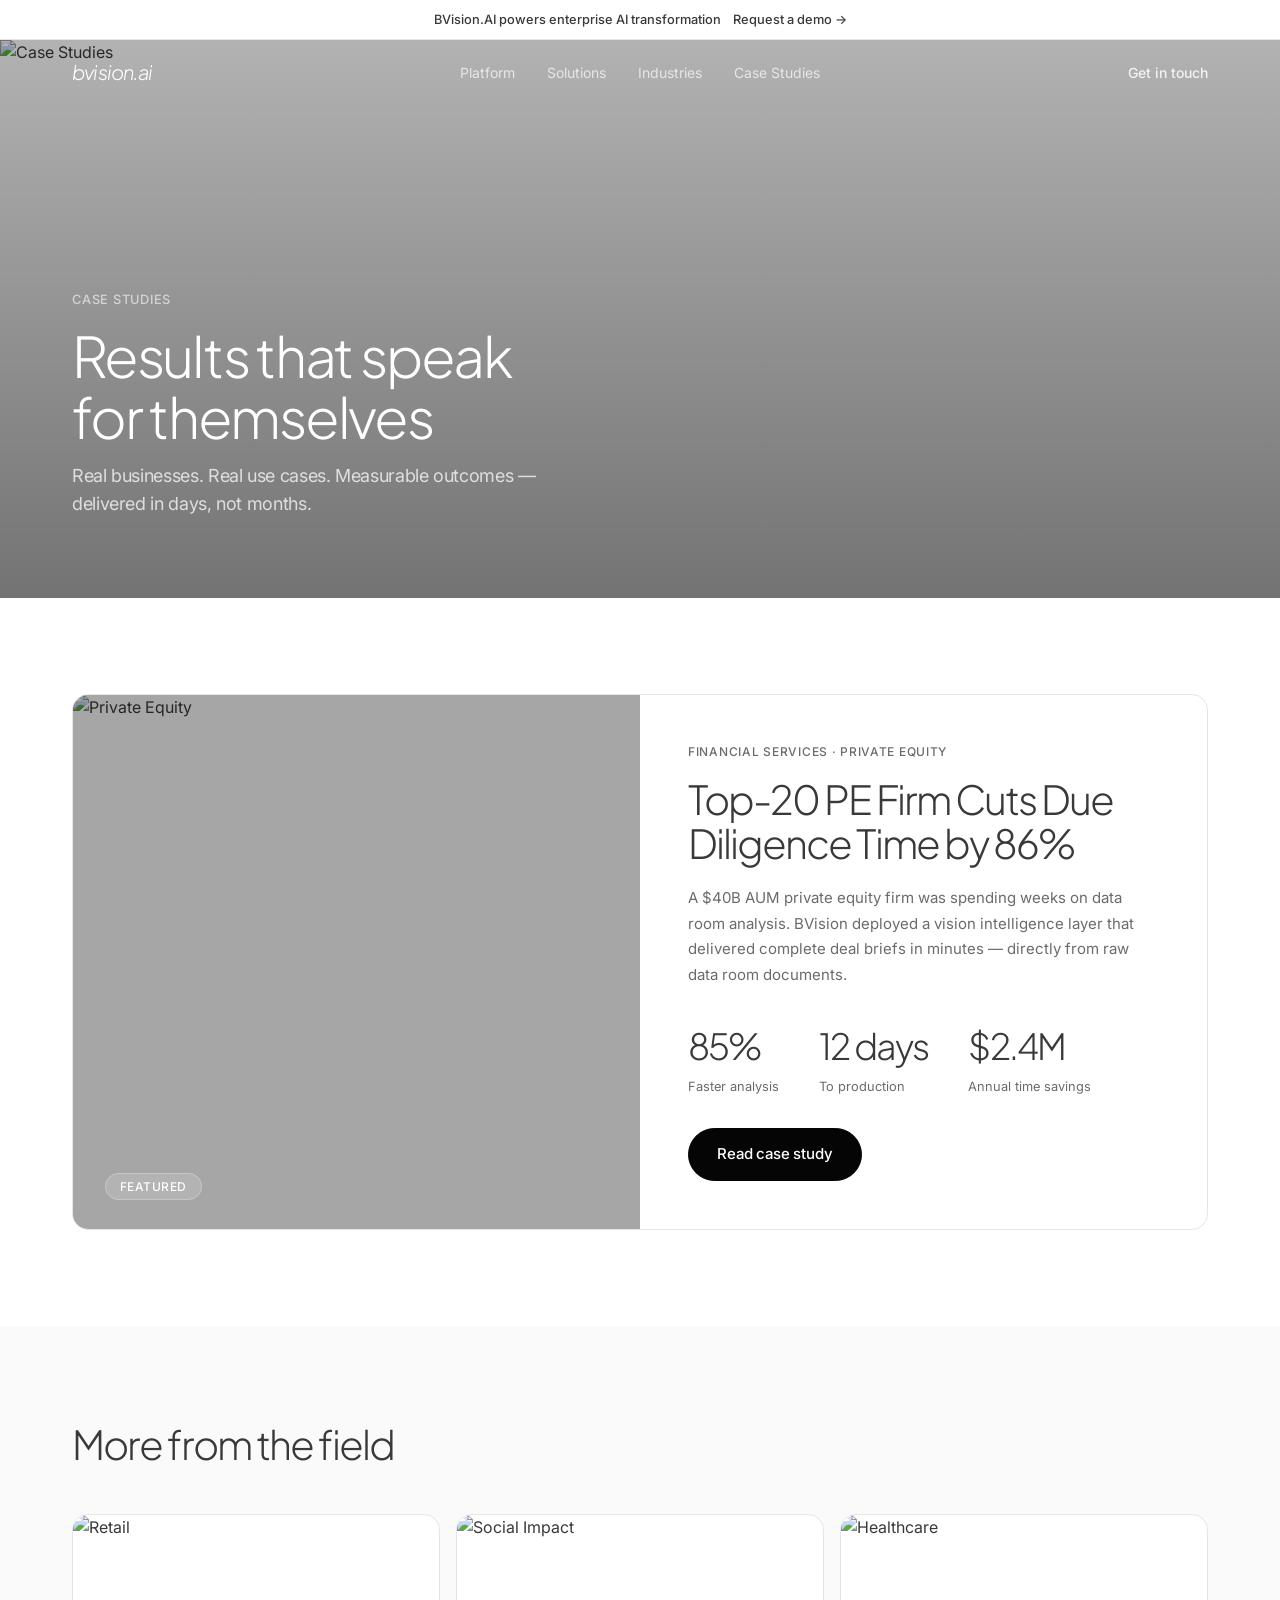
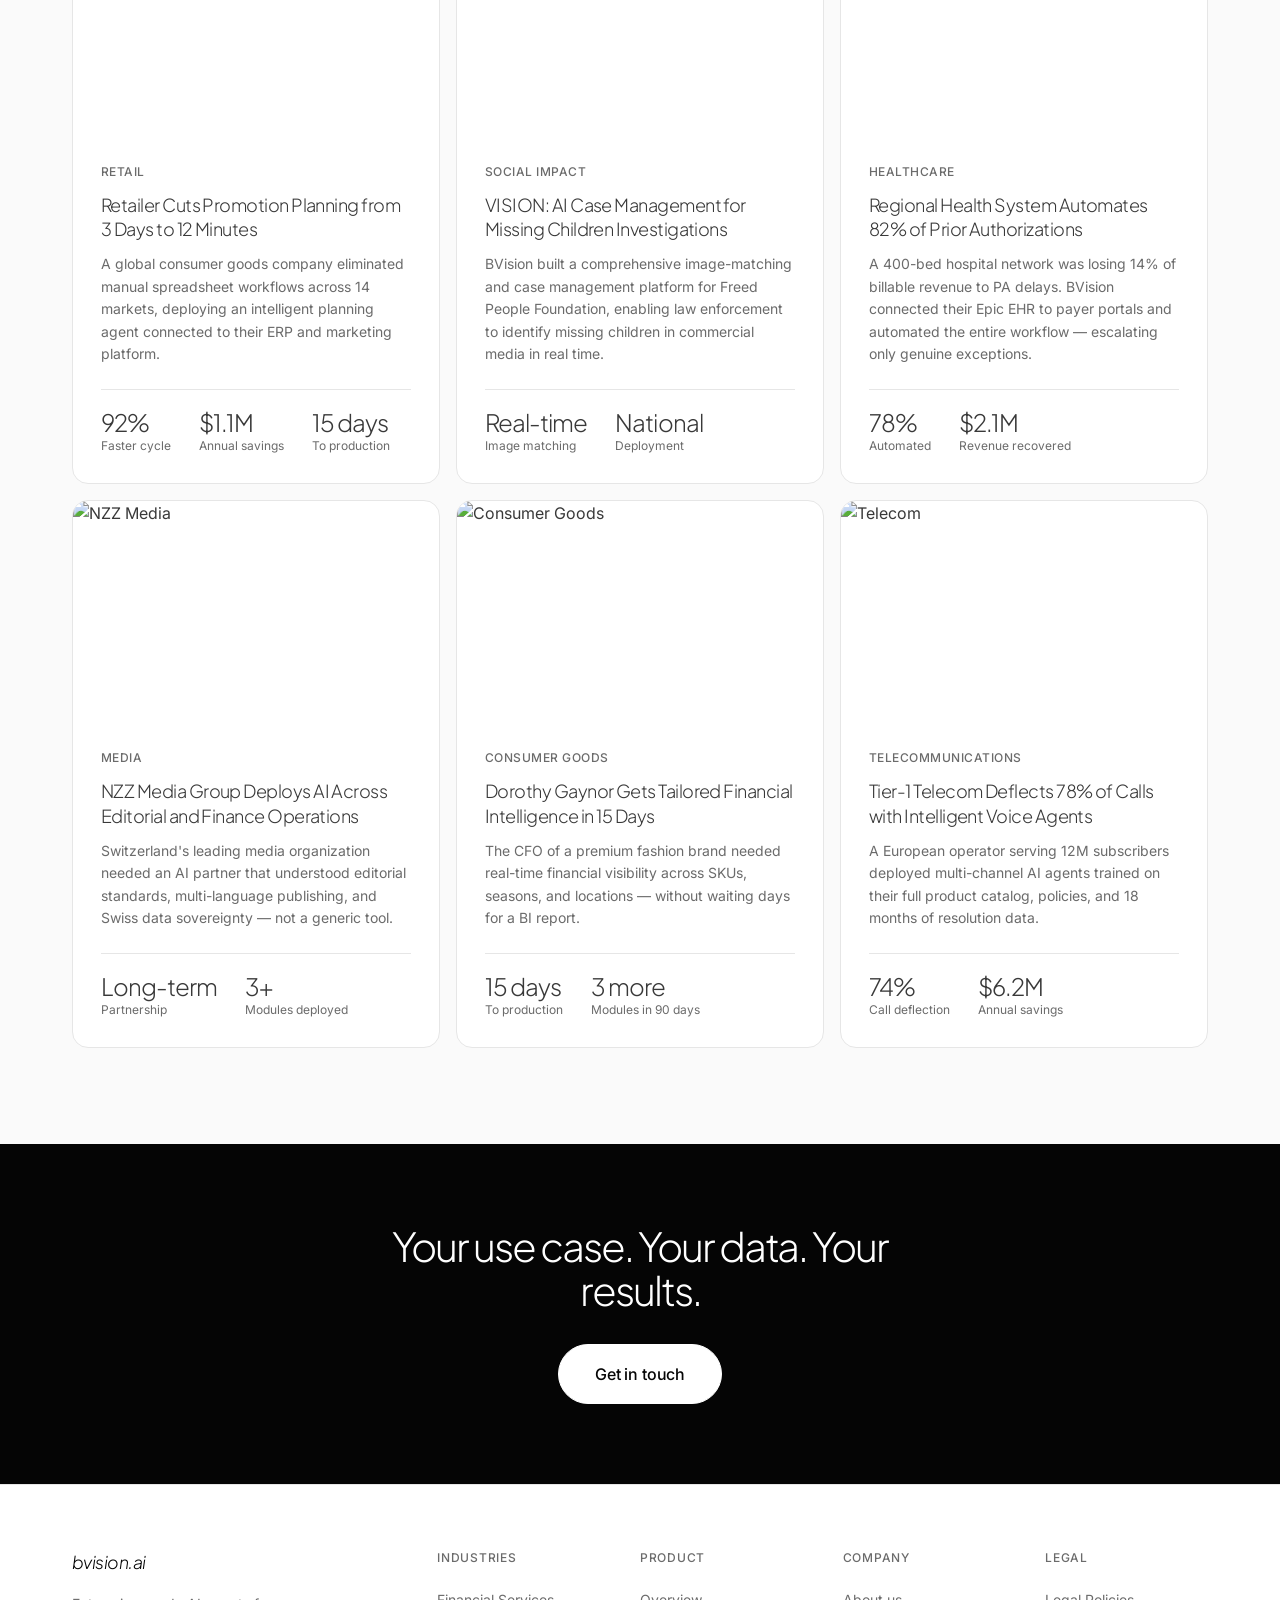
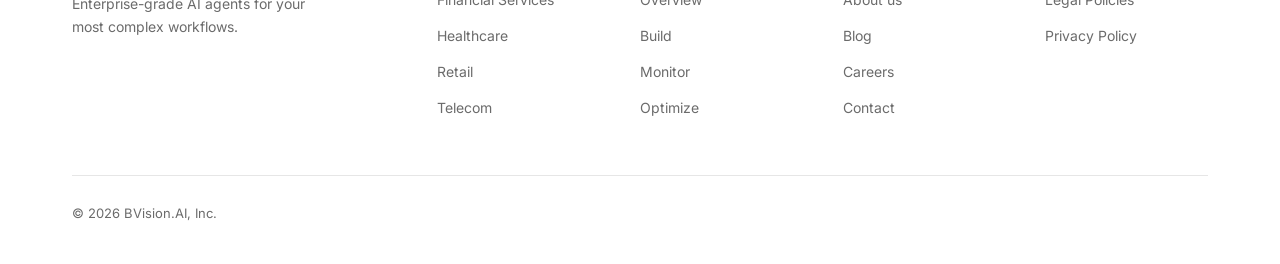
==== case-studies.html @ 8f3f3a3d "Initial commit — BVision.AI website Made-with: Cursor" ====
<!DOCTYPE html>
<html lang="en">
<head>
  <meta charset="UTF-8" />
  <meta name="viewport" content="width=device-width, initial-scale=1.0" />
  <title>Case Studies — BVision.AI</title>
  <meta name="description" content="Real outcomes from real enterprises. BVision.AI case studies across Financial Services, Retail, Healthcare, Media, and more." />
  <link rel="stylesheet" href="styles.css" />
  <link rel="icon" href="data:image/svg+xml,<svg xmlns='http://www.w3.org/2000/svg' viewBox='0 0 32 32'><rect width='32' height='32' rx='4' fill='%23050505'/><circle cx='16' cy='16' r='6' fill='none' stroke='white' stroke-width='2'/><circle cx='16' cy='16' r='2.5' fill='white'/></svg>" />
</head>
<body>

<div class="announce-bar">
  <strong>BVision.AI powers enterprise AI transformation</strong>
  <a href="contact.html">Request a demo &rarr;</a>
</div>

<nav class="nav on-hero">
  <div class="nav-inner">
    <a href="index.html" class="nav-wordmark">bvision.ai</a>
    <ul class="nav-links">
      <li><a href="platform.html">Platform</a></li>
      <li><a href="solutions.html">Solutions</a></li>
      <li><a href="industries.html">Industries</a></li>
      <li><a href="case-studies.html">Case Studies</a></li>
    </ul>
    <div class="nav-cta"><a href="contact.html" class="nav-get-in-touch">Get in touch</a></div>
    <div class="nav-hamburger"><span></span><span></span><span></span></div>
  </div>
</nav>
<div class="mobile-menu">
  <span class="mobile-menu-close">&#x2715;</span>
  <a href="index.html">Home</a>
  <a href="platform.html">Platform</a>
  <a href="solutions.html">Solutions</a>
  <a href="industries.html">Industries</a>
  <a href="case-studies.html">Case Studies</a>
  <a href="contact.html" class="mobile-menu-cta">Get in touch</a>
</div>


<!-- Page Hero -->
<section class="page-hero">
  <img class="page-hero-media" src="https://images.unsplash.com/photo-1507003211169-0a1dd7228f2d?w=1600&q=85&auto=format&fit=crop" alt="Case Studies" />
  <div class="page-hero-overlay"></div>
  <div class="page-hero-content">
    <p style="font-size:0.8rem;font-weight:500;letter-spacing:0.06em;text-transform:uppercase;color:rgba(255,255,255,0.6);margin-bottom:16px;">Case Studies</p>
    <h1 class="t-h1" style="color:var(--white);margin-bottom:16px;">Results that speak<br>for themselves</h1>
    <p style="font-size:1.125rem;color:rgba(255,255,255,0.75);max-width:480px;line-height:1.55;letter-spacing:-0.02em;">
      Real businesses. Real use cases. Measurable outcomes — delivered in days, not months.
    </p>
  </div>
</section>


<!-- ══ FEATURED CASE STUDY ═══════════════════════════════════ -->
<section class="section section-white">
  <div class="container">
    <div style="border:1px solid var(--border);border-radius:var(--radius-card);overflow:hidden;cursor:pointer;" onclick="openModal('pe')">
      <div style="display:grid;grid-template-columns:1fr 1fr;">
        <div style="position:relative;min-height:480px;">
          <img src="https://images.unsplash.com/photo-1611974789855-9c2a0a7236a3?w=900&q=85&auto=format&fit=crop" alt="Private Equity" style="position:absolute;inset:0;width:100%;height:100%;object-fit:cover;" />
          <div style="position:absolute;inset:0;background:rgba(0,0,0,0.35);"></div>
          <div style="position:absolute;bottom:32px;left:32px;">
            <span style="padding:5px 14px;background:rgba(255,255,255,0.15);backdrop-filter:blur(8px);border:1px solid rgba(255,255,255,0.25);border-radius:var(--radius-pill);font-size:0.75rem;font-weight:500;color:var(--white);letter-spacing:0.04em;text-transform:uppercase;">Featured</span>
          </div>
        </div>
        <div style="padding:48px;">
          <p style="font-size:0.75rem;font-weight:500;letter-spacing:0.06em;text-transform:uppercase;color:var(--text-2);margin-bottom:16px;">Financial Services &middot; Private Equity</p>
          <h2 class="t-h2" style="color:var(--text-1);margin-bottom:20px;">Top-20 PE Firm Cuts Due Diligence Time by 86%</h2>
          <p style="font-size:0.9375rem;color:var(--text-2);line-height:1.7;margin-bottom:32px;">A $40B AUM private equity firm was spending weeks on data room analysis. BVision deployed a vision intelligence layer that delivered complete deal briefs in minutes — directly from raw data room documents.</p>
          <div style="display:flex;gap:40px;margin-bottom:32px;flex-wrap:wrap;">
            <div>
              <div style="font-family:var(--font-display);font-size:2.25rem;font-weight:300;color:var(--text-1);letter-spacing:-0.05em;" data-target="86" data-suffix="%" data-decimals="0">86%</div>
              <div style="font-size:0.8rem;color:var(--text-2);margin-top:4px;">Faster analysis</div>
            </div>
            <div>
              <div style="font-family:var(--font-display);font-size:2.25rem;font-weight:300;color:var(--text-1);letter-spacing:-0.05em;">12 days</div>
              <div style="font-size:0.8rem;color:var(--text-2);margin-top:4px;">To production</div>
            </div>
            <div>
              <div style="font-family:var(--font-display);font-size:2.25rem;font-weight:300;color:var(--text-1);letter-spacing:-0.05em;">$2.4M</div>
              <div style="font-size:0.8rem;color:var(--text-2);margin-top:4px;">Annual time savings</div>
            </div>
          </div>
          <span class="btn btn-black">Read case study</span>
        </div>
      </div>
    </div>
  </div>
</section>


<!-- ══ CASE STUDY GRID ════════════════════════════════════════ -->
<section class="section section-bg">
  <div class="container">
    <h2 class="t-h2 reveal" style="color:var(--text-1);margin-bottom:48px;">More from the field</h2>
    <div class="grid-3" style="gap:16px;">

      <!-- Retailer -->
      <div class="cs-card reveal" onclick="openModal('retail')" style="cursor:pointer;">
        <img class="cs-card-img" src="https://images.unsplash.com/photo-1441986300917-64674bd600d8?w=600&q=80&auto=format&fit=crop" alt="Retail" loading="lazy" />
        <div class="cs-card-body">
          <p class="cs-tag">Retail</p>
          <h3 class="cs-card-title">Retailer Cuts Promotion Planning from 3 Days to 12 Minutes</h3>
          <p class="cs-card-excerpt">A global consumer goods company eliminated manual spreadsheet workflows across 14 markets, deploying an intelligent planning agent connected to their ERP and marketing platform.</p>
          <div class="cs-metrics">
            <div><div class="cs-metric-val" data-target="97" data-suffix="%" data-decimals="0">97%</div><div class="cs-metric-label">Faster cycle</div></div>
            <div><div class="cs-metric-val">$1.1M</div><div class="cs-metric-label">Annual savings</div></div>
            <div><div class="cs-metric-val">15 days</div><div class="cs-metric-label">To production</div></div>
          </div>
        </div>
      </div>

      <!-- Freed People / VISION -->
      <div class="cs-card reveal reveal-delay-1" onclick="openModal('vision')" style="cursor:pointer;">
        <img class="cs-card-img" src="https://images.unsplash.com/photo-1509099836639-18ba1795216d?w=600&q=80&auto=format&fit=crop" alt="Social Impact" loading="lazy" />
        <div class="cs-card-body">
          <p class="cs-tag">Social Impact</p>
          <h3 class="cs-card-title">VISION: AI Case Management for Missing Children Investigations</h3>
          <p class="cs-card-excerpt">BVision built a comprehensive image-matching and case management platform for Freed People Foundation, enabling law enforcement to identify missing children in commercial media in real time.</p>
          <div class="cs-metrics">
            <div><div class="cs-metric-val">Real-time</div><div class="cs-metric-label">Image matching</div></div>
            <div><div class="cs-metric-val">National</div><div class="cs-metric-label">Deployment</div></div>
          </div>
        </div>
      </div>

      <!-- Healthcare -->
      <div class="cs-card reveal reveal-delay-2" onclick="openModal('healthcare')" style="cursor:pointer;">
        <img class="cs-card-img" src="https://images.unsplash.com/photo-1576091160550-2173dba999ef?w=600&q=80&auto=format&fit=crop" alt="Healthcare" loading="lazy" />
        <div class="cs-card-body">
          <p class="cs-tag">Healthcare</p>
          <h3 class="cs-card-title">Regional Health System Automates 82% of Prior Authorizations</h3>
          <p class="cs-card-excerpt">A 400-bed hospital network was losing 14% of billable revenue to PA delays. BVision connected their Epic EHR to payer portals and automated the entire workflow — escalating only genuine exceptions.</p>
          <div class="cs-metrics">
            <div><div class="cs-metric-val" data-target="82" data-suffix="%" data-decimals="0">82%</div><div class="cs-metric-label">Automated</div></div>
            <div><div class="cs-metric-val">$2.1M</div><div class="cs-metric-label">Revenue recovered</div></div>
          </div>
        </div>
      </div>

      <!-- NZZ -->
      <div class="cs-card reveal" onclick="openModal('nzz')" style="cursor:pointer;">
        <img class="cs-card-img" src="https://images.unsplash.com/photo-1504711434969-e33886168f5c?w=600&q=80&auto=format&fit=crop" alt="NZZ Media" loading="lazy" />
        <div class="cs-card-body">
          <p class="cs-tag">Media</p>
          <h3 class="cs-card-title">NZZ Media Group Deploys AI Across Editorial and Finance Operations</h3>
          <p class="cs-card-excerpt">Switzerland's leading media organization needed an AI partner that understood editorial standards, multi-language publishing, and Swiss data sovereignty — not a generic tool.</p>
          <div class="cs-metrics">
            <div><div class="cs-metric-val">Long-term</div><div class="cs-metric-label">Partnership</div></div>
            <div><div class="cs-metric-val">3+</div><div class="cs-metric-label">Modules deployed</div></div>
          </div>
        </div>
      </div>

      <!-- Dorothy Gaynor -->
      <div class="cs-card reveal reveal-delay-1" onclick="openModal('dorothy')" style="cursor:pointer;">
        <img class="cs-card-img" src="https://images.unsplash.com/photo-1558769132-cb1aea458c5e?w=600&q=80&auto=format&fit=crop" alt="Consumer Goods" loading="lazy" />
        <div class="cs-card-body">
          <p class="cs-tag">Consumer Goods</p>
          <h3 class="cs-card-title">Dorothy Gaynor Gets Tailored Financial Intelligence in 15 Days</h3>
          <p class="cs-card-excerpt">The CFO of a premium fashion brand needed real-time financial visibility across SKUs, seasons, and locations — without waiting days for a BI report.</p>
          <div class="cs-metrics">
            <div><div class="cs-metric-val">15 days</div><div class="cs-metric-label">To production</div></div>
            <div><div class="cs-metric-val">3 more</div><div class="cs-metric-label">Modules in 90 days</div></div>
          </div>
        </div>
      </div>

      <!-- Telecom -->
      <div class="cs-card reveal reveal-delay-2" onclick="openModal('telecom')" style="cursor:pointer;">
        <img class="cs-card-img" src="https://images.unsplash.com/photo-1451187580459-43490279c0fa?w=600&q=80&auto=format&fit=crop" alt="Telecom" loading="lazy" />
        <div class="cs-card-body">
          <p class="cs-tag">Telecommunications</p>
          <h3 class="cs-card-title">Tier-1 Telecom Deflects 78% of Calls with Intelligent Voice Agents</h3>
          <p class="cs-card-excerpt">A European operator serving 12M subscribers deployed multi-channel AI agents trained on their full product catalog, policies, and 18 months of resolution data.</p>
          <div class="cs-metrics">
            <div><div class="cs-metric-val" data-target="78" data-suffix="%" data-decimals="0">78%</div><div class="cs-metric-label">Call deflection</div></div>
            <div><div class="cs-metric-val">$6.2M</div><div class="cs-metric-label">Annual savings</div></div>
          </div>
        </div>
      </div>

    </div>
  </div>
</section>


<!-- ══ MODALS ════════════════════════════════════════════════ -->

<!-- PE Modal -->
<div class="modal-backdrop" id="modal-pe" onclick="if(event.target===this) closeModal('pe')">
  <div class="modal-box">
    <button class="modal-close" onclick="closeModal('pe')">&#x2715;</button>
    <div class="modal-header">
      <p style="font-size:0.75rem;font-weight:500;letter-spacing:0.06em;text-transform:uppercase;color:var(--text-2);margin-bottom:12px;">Financial Services &middot; Private Equity</p>
      <h2 class="t-h2" style="color:var(--text-1);">Top-20 PE Firm Cuts Due Diligence Time by 86%</h2>
      <p style="font-size:0.875rem;color:var(--text-2);margin-top:8px;">$40B AUM &middot; New York &middot; Deployed in 12 days</p>
    </div>
    <div class="modal-body">
      <h4 style="font-size:0.75rem;font-weight:600;letter-spacing:0.06em;text-transform:uppercase;color:var(--text-2);margin-bottom:12px;">The Challenge</h4>
      <p style="font-size:0.9rem;color:var(--text-2);line-height:1.7;margin-bottom:24px;">The firm reviewed 80–120 active data rooms per quarter. Each contained thousands of documents — financial models, legal agreements, technical diligence reports. Senior associates were spending 60% of their time on document synthesis, leaving little capacity for judgment that actually moves deals.</p>
      <h4 style="font-size:0.75rem;font-weight:600;letter-spacing:0.06em;text-transform:uppercase;color:var(--text-2);margin-bottom:12px;">The Solution</h4>
      <p style="font-size:0.9rem;color:var(--text-2);line-height:1.7;margin-bottom:24px;">BVision deployed a Vision Intelligence layer connected to the firm's data room providers (Intralinks, Datasite, Box) and internal SharePoint. The system automatically ingested, structured, and cross-referenced all documents — surfacing anomalies, summarizing key risks, and generating deal briefs within minutes of document upload.</p>
      <h4 style="font-size:0.75rem;font-weight:600;letter-spacing:0.06em;text-transform:uppercase;color:var(--text-2);margin-bottom:12px;">Results</h4>
      <div style="display:grid;grid-template-columns:repeat(3,1fr);gap:16px;margin-bottom:28px;">
        <div style="padding:20px;background:var(--bg);border-radius:var(--radius-sm);text-align:center;"><div style="font-family:var(--font-display);font-size:1.75rem;font-weight:300;color:var(--text-1);letter-spacing:-0.04em;">86%</div><div style="font-size:0.75rem;color:var(--text-2);margin-top:6px;">Faster analysis</div></div>
        <div style="padding:20px;background:var(--bg);border-radius:var(--radius-sm);text-align:center;"><div style="font-family:var(--font-display);font-size:1.75rem;font-weight:300;color:var(--text-1);letter-spacing:-0.04em;">$2.4M</div><div style="font-size:0.75rem;color:var(--text-2);margin-top:6px;">Analyst time recaptured</div></div>
        <div style="padding:20px;background:var(--bg);border-radius:var(--radius-sm);text-align:center;"><div style="font-family:var(--font-display);font-size:1.75rem;font-weight:300;color:var(--text-1);letter-spacing:-0.04em;">4</div><div style="font-size:0.75rem;color:var(--text-2);margin-top:6px;">Use cases in 90 days</div></div>
      </div>
      <div style="padding:20px;background:var(--bg);border:1px solid var(--border);border-radius:var(--radius-sm);margin-bottom:24px;">
        <p style="font-size:0.875rem;font-style:italic;color:var(--text-1);line-height:1.65;">"Our teams now get complete, traceable insights in seconds. Decision-making has never been faster or more reliable. We're eager to have BVision drive quick value in other critical areas."</p>
        <p style="font-size:0.8rem;color:var(--text-2);margin-top:8px;">Chief Investment Officer</p>
      </div>
      <a href="contact.html" class="btn btn-black">Start a similar deployment</a>
    </div>
  </div>
</div>

<!-- Retail Modal -->
<div class="modal-backdrop" id="modal-retail" onclick="if(event.target===this) closeModal('retail')">
  <div class="modal-box">
    <button class="modal-close" onclick="closeModal('retail')">&#x2715;</button>
    <div class="modal-header">
      <p style="font-size:0.75rem;font-weight:500;letter-spacing:0.06em;text-transform:uppercase;color:var(--text-2);margin-bottom:12px;">Retail &middot; Consumer Goods</p>
      <h2 class="t-h2" style="color:var(--text-1);">Retailer Cuts Promotion Planning from 3 Days to 12 Minutes</h2>
      <p style="font-size:0.875rem;color:var(--text-2);margin-top:8px;">200+ locations &middot; 14 markets &middot; Deployed in 15 days</p>
    </div>
    <div class="modal-body">
      <h4 style="font-size:0.75rem;font-weight:600;letter-spacing:0.06em;text-transform:uppercase;color:var(--text-2);margin-bottom:12px;">The Challenge</h4>
      <p style="font-size:0.9rem;color:var(--text-2);line-height:1.7;margin-bottom:24px;">Creating and approving a single promotional campaign required 3 days of coordination across regional marketing teams, finance, supply chain, and retail partners. Spreadsheets were the source of truth — and the source of most errors. The company was losing an estimated $800K/year in missed promotional windows.</p>
      <h4 style="font-size:0.75rem;font-weight:600;letter-spacing:0.06em;text-transform:uppercase;color:var(--text-2);margin-bottom:12px;">The Solution</h4>
      <p style="font-size:0.9rem;color:var(--text-2);line-height:1.7;margin-bottom:24px;">BVision deployed a Workflow Automation blueprint connecting the company's ERP (SAP), marketing platform (Salesforce Marketing Cloud), and retail partner portals. A planning agent collects inputs, validates against inventory and margin thresholds, routes for approval, and publishes to all channels — automatically.</p>
      <h4 style="font-size:0.75rem;font-weight:600;letter-spacing:0.06em;text-transform:uppercase;color:var(--text-2);margin-bottom:12px;">Results</h4>
      <div style="display:grid;grid-template-columns:repeat(3,1fr);gap:16px;margin-bottom:28px;">
        <div style="padding:20px;background:var(--bg);border-radius:var(--radius-sm);text-align:center;"><div style="font-family:var(--font-display);font-size:1.75rem;font-weight:300;color:var(--text-1);letter-spacing:-0.04em;">12 min</div><div style="font-size:0.75rem;color:var(--text-2);margin-top:6px;">End-to-end (was 3 days)</div></div>
        <div style="padding:20px;background:var(--bg);border-radius:var(--radius-sm);text-align:center;"><div style="font-family:var(--font-display);font-size:1.75rem;font-weight:300;color:var(--text-1);letter-spacing:-0.04em;">$1.1M</div><div style="font-size:0.75rem;color:var(--text-2);margin-top:6px;">Annual savings</div></div>
        <div style="padding:20px;background:var(--bg);border-radius:var(--radius-sm);text-align:center;"><div style="font-family:var(--font-display);font-size:1.75rem;font-weight:300;color:var(--text-1);letter-spacing:-0.04em;">97%</div><div style="font-size:0.75rem;color:var(--text-2);margin-top:6px;">Less manual coordination</div></div>
      </div>
      <a href="contact.html" class="btn btn-black">Start a similar deployment</a>
    </div>
  </div>
</div>

<!-- VISION Modal -->
<div class="modal-backdrop" id="modal-vision" onclick="if(event.target===this) closeModal('vision')">
  <div class="modal-box">
    <button class="modal-close" onclick="closeModal('vision')">&#x2715;</button>
    <div class="modal-header">
      <p style="font-size:0.75rem;font-weight:500;letter-spacing:0.06em;text-transform:uppercase;color:var(--text-2);margin-bottom:12px;">Social Impact</p>
      <h2 class="t-h2" style="color:var(--text-1);">VISION: AI Case Management for Missing Children Investigations</h2>
      <p style="font-size:0.875rem;color:var(--text-2);margin-top:8px;">Freed People Foundation &middot; National deployment</p>
    </div>
    <div class="modal-body">
      <h4 style="font-size:0.75rem;font-weight:600;letter-spacing:0.06em;text-transform:uppercase;color:var(--text-2);margin-bottom:12px;">The Challenge</h4>
      <p style="font-size:0.9rem;color:var(--text-2);line-height:1.7;margin-bottom:24px;">Investigators working on missing children cases had no unified platform to cross-reference case data, public media archives, and real-time commercial image sources. Cases were managed in silos, and potential sightings in advertising or media content were missed entirely.</p>
      <h4 style="font-size:0.75rem;font-weight:600;letter-spacing:0.06em;text-transform:uppercase;color:var(--text-2);margin-bottom:12px;">The Solution</h4>
      <p style="font-size:0.9rem;color:var(--text-2);line-height:1.7;margin-bottom:24px;">BVision built VISION — a comprehensive case management and image-matching platform. The system continuously scans commercial advertising networks, social media, and video sources, comparing faces against an active case database in real time. Investigators receive instant alerts with source location, confidence score, and case context.</p>
      <div style="padding:20px;background:var(--bg);border:1px solid var(--border);border-radius:var(--radius-sm);margin-bottom:24px;">
        <p style="font-size:0.875rem;font-style:italic;color:var(--text-1);line-height:1.65;">"This is Advanced AI focused on what truly matters: saving children's lives. When a missing child appears in an ad somewhere across the country — we don't hope we find them. We already have."</p>
        <p style="font-size:0.8rem;color:var(--text-2);margin-top:8px;">Matt Shelton, Co-Founder &amp; CEO, Freed People</p>
      </div>
      <a href="contact.html" class="btn btn-black">Contact BVision</a>
    </div>
  </div>
</div>

<!-- Healthcare Modal -->
<div class="modal-backdrop" id="modal-healthcare" onclick="if(event.target===this) closeModal('healthcare')">
  <div class="modal-box">
    <button class="modal-close" onclick="closeModal('healthcare')">&#x2715;</button>
    <div class="modal-header">
      <p style="font-size:0.75rem;font-weight:500;letter-spacing:0.06em;text-transform:uppercase;color:var(--text-2);margin-bottom:12px;">Healthcare</p>
      <h2 class="t-h2" style="color:var(--text-1);">Regional Health System Automates 82% of Prior Authorizations</h2>
      <p style="font-size:0.875rem;color:var(--text-2);margin-top:8px;">400-bed network &middot; 6 campuses &middot; Deployed in 18 days</p>
    </div>
    <div class="modal-body">
      <h4 style="font-size:0.75rem;font-weight:600;letter-spacing:0.06em;text-transform:uppercase;color:var(--text-2);margin-bottom:12px;">The Challenge</h4>
      <p style="font-size:0.9rem;color:var(--text-2);line-height:1.7;margin-bottom:24px;">Clinical staff were spending 3–4 hours per day on prior authorization workflows. The health system was losing 14% of billable revenue to PA-related delays and an estimated $2.1M annually in preventable claim denials.</p>
      <h4 style="font-size:0.75rem;font-weight:600;letter-spacing:0.06em;text-transform:uppercase;color:var(--text-2);margin-bottom:12px;">The Solution</h4>
      <p style="font-size:0.9rem;color:var(--text-2);line-height:1.7;margin-bottom:24px;">BVision deployed a Healthcare Vision Intelligence blueprint connected to Epic, payer portals, and the hospital's clinical document management system. The system automatically identifies PA requirements, collects supporting documentation, submits to the correct payer portal, tracks status, and only escalates genuine exceptions to clinical staff.</p>
      <h4 style="font-size:0.75rem;font-weight:600;letter-spacing:0.06em;text-transform:uppercase;color:var(--text-2);margin-bottom:12px;">Results</h4>
      <div style="display:grid;grid-template-columns:repeat(3,1fr);gap:16px;margin-bottom:28px;">
        <div style="padding:20px;background:var(--bg);border-radius:var(--radius-sm);text-align:center;"><div style="font-family:var(--font-display);font-size:1.75rem;font-weight:300;color:var(--text-1);letter-spacing:-0.04em;">82%</div><div style="font-size:0.75rem;color:var(--text-2);margin-top:6px;">PA workflows automated</div></div>
        <div style="padding:20px;background:var(--bg);border-radius:var(--radius-sm);text-align:center;"><div style="font-family:var(--font-display);font-size:1.75rem;font-weight:300;color:var(--text-1);letter-spacing:-0.04em;">3.4 hrs</div><div style="font-size:0.75rem;color:var(--text-2);margin-top:6px;">Saved per clinician/day</div></div>
        <div style="padding:20px;background:var(--bg);border-radius:var(--radius-sm);text-align:center;"><div style="font-family:var(--font-display);font-size:1.75rem;font-weight:300;color:var(--text-1);letter-spacing:-0.04em;">$2.1M</div><div style="font-size:0.75rem;color:var(--text-2);margin-top:6px;">Revenue recovered</div></div>
      </div>
      <a href="contact.html" class="btn btn-black">Start a similar deployment</a>
    </div>
  </div>
</div>

<!-- NZZ Modal -->
<div class="modal-backdrop" id="modal-nzz" onclick="if(event.target===this) closeModal('nzz')">
  <div class="modal-box">
    <button class="modal-close" onclick="closeModal('nzz')">&#x2715;</button>
    <div class="modal-header">
      <p style="font-size:0.75rem;font-weight:500;letter-spacing:0.06em;text-transform:uppercase;color:var(--text-2);margin-bottom:12px;">Media</p>
      <h2 class="t-h2" style="color:var(--text-1);">NZZ Media Group: Building a Long-Term AI Strategy with BVision</h2>
      <p style="font-size:0.875rem;color:var(--text-2);margin-top:8px;">NZZ Media Group &middot; Zurich &middot; Ongoing partnership</p>
    </div>
    <div class="modal-body">
      <h4 style="font-size:0.75rem;font-weight:600;letter-spacing:0.06em;text-transform:uppercase;color:var(--text-2);margin-bottom:12px;">The Challenge</h4>
      <p style="font-size:0.9rem;color:var(--text-2);line-height:1.7;margin-bottom:24px;">NZZ needed an AI delivery partner that understood the complexity of a premium media organization — strict editorial standards, multi-language publishing, Swiss data sovereignty requirements, and a finance operation spanning subscription, advertising, and events.</p>
      <h4 style="font-size:0.75rem;font-weight:600;letter-spacing:0.06em;text-transform:uppercase;color:var(--text-2);margin-bottom:12px;">The Approach</h4>
      <p style="font-size:0.9rem;color:var(--text-2);line-height:1.7;margin-bottom:24px;">BVision conducted a deep-dive workflow discovery before recommending any solution. The first deployment was a Knowledge On-Demand system connecting NZZ's archive, CMS, and financial systems — allowing editorial and commercial teams to query all content and business data in plain language.</p>
      <div style="padding:20px;background:var(--bg);border:1px solid var(--border);border-radius:var(--radius-sm);margin-bottom:24px;">
        <p style="font-size:0.875rem;font-style:italic;color:var(--text-1);line-height:1.65;">"BVision went into impressive depth to understand our workflows and set an important puzzle piece for NZZ's AI strategy. We are building toward a long-term success story together."</p>
        <p style="font-size:0.8rem;color:var(--text-2);margin-top:8px;">Volker Dietzel, CTIO, NZZ</p>
      </div>
      <a href="contact.html" class="btn btn-black">Discuss your AI strategy</a>
    </div>
  </div>
</div>

<!-- Dorothy Modal -->
<div class="modal-backdrop" id="modal-dorothy" onclick="if(event.target===this) closeModal('dorothy')">
  <div class="modal-box">
    <button class="modal-close" onclick="closeModal('dorothy')">&#x2715;</button>
    <div class="modal-header">
      <p style="font-size:0.75rem;font-weight:500;letter-spacing:0.06em;text-transform:uppercase;color:var(--text-2);margin-bottom:12px;">Consumer Goods</p>
      <h2 class="t-h2" style="color:var(--text-1);">Dorothy Gaynor Gets Tailored Financial Intelligence in 15 Days</h2>
      <p style="font-size:0.875rem;color:var(--text-2);margin-top:8px;">Haber Holding &middot; Mexico City &middot; 15-day deployment</p>
    </div>
    <div class="modal-body">
      <h4 style="font-size:0.75rem;font-weight:600;letter-spacing:0.06em;text-transform:uppercase;color:var(--text-2);margin-bottom:12px;">The Challenge</h4>
      <p style="font-size:0.9rem;color:var(--text-2);line-height:1.7;margin-bottom:24px;">The CFO needed SKU-level margin analysis, seasonal cost variance, and cross-store performance in real time. Existing BI tools required days of preparation per report, forcing executive decisions to be made on stale data.</p>
      <h4 style="font-size:0.75rem;font-weight:600;letter-spacing:0.06em;text-transform:uppercase;color:var(--text-2);margin-bottom:12px;">The Solution</h4>
      <p style="font-size:0.9rem;color:var(--text-2);line-height:1.7;margin-bottom:24px;">BVision deployed a Business Clarity blueprint connected to the company's ERP, POS systems, and supplier data. The finance team can now ask questions in plain Spanish or English and receive immediate, accurate answers — with full source traceability and the ability to drill to transaction level.</p>
      <div style="padding:20px;background:var(--bg);border:1px solid var(--border);border-radius:var(--radius-sm);margin-bottom:24px;">
        <p style="font-size:0.875rem;font-style:italic;color:var(--text-1);line-height:1.65;">"I never thought that we could get our solution in 15 days. The chat, the suggestions, the daily briefs are all the best parts of AI for our exact needs."</p>
        <p style="font-size:0.8rem;color:var(--text-2);margin-top:8px;">Guillermo Diaz, CFO, Dorothy Gaynor</p>
      </div>
      <a href="contact.html" class="btn btn-black">Start a similar deployment</a>
    </div>
  </div>
</div>

<!-- Telecom Modal -->
<div class="modal-backdrop" id="modal-telecom" onclick="if(event.target===this) closeModal('telecom')">
  <div class="modal-box">
    <button class="modal-close" onclick="closeModal('telecom')">&#x2715;</button>
    <div class="modal-header">
      <p style="font-size:0.75rem;font-weight:500;letter-spacing:0.06em;text-transform:uppercase;color:var(--text-2);margin-bottom:12px;">Telecommunications</p>
      <h2 class="t-h2" style="color:var(--text-1);">Tier-1 Telecom Deflects 78% of Calls with Intelligent Voice Agents</h2>
      <p style="font-size:0.875rem;color:var(--text-2);margin-top:8px;">12M subscribers &middot; European market &middot; Deployed in 21 days</p>
    </div>
    <div class="modal-body">
      <h4 style="font-size:0.75rem;font-weight:600;letter-spacing:0.06em;text-transform:uppercase;color:var(--text-2);margin-bottom:12px;">The Challenge</h4>
      <p style="font-size:0.9rem;color:var(--text-2);line-height:1.7;margin-bottom:24px;">2.4 million monthly inbound calls. Average handle time of 11 minutes. 1,200 contact center agents across 3 countries. Customer satisfaction at an all-time low. The operator needed a solution that could handle the full complexity of telecom support — billing disputes, technical troubleshooting, plan changes, network issues — without losing quality.</p>
      <h4 style="font-size:0.75rem;font-weight:600;letter-spacing:0.06em;text-transform:uppercase;color:var(--text-2);margin-bottom:12px;">The Solution</h4>
      <p style="font-size:0.9rem;color:var(--text-2);line-height:1.7;margin-bottom:24px;">BVision deployed a multi-channel Intelligent Agents blueprint — voice, chat, and email — trained on 18 months of historical resolution data and connected to the BSS/OSS stack, billing system, and network management platform. Human agents receive enriched context when escalation is needed.</p>
      <h4 style="font-size:0.75rem;font-weight:600;letter-spacing:0.06em;text-transform:uppercase;color:var(--text-2);margin-bottom:12px;">Results</h4>
      <div style="display:grid;grid-template-columns:repeat(3,1fr);gap:16px;margin-bottom:28px;">
        <div style="padding:20px;background:var(--bg);border-radius:var(--radius-sm);text-align:center;"><div style="font-family:var(--font-display);font-size:1.75rem;font-weight:300;color:var(--text-1);letter-spacing:-0.04em;">78%</div><div style="font-size:0.75rem;color:var(--text-2);margin-top:6px;">Call deflection</div></div>
        <div style="padding:20px;background:var(--bg);border-radius:var(--radius-sm);text-align:center;"><div style="font-family:var(--font-display);font-size:1.75rem;font-weight:300;color:var(--text-1);letter-spacing:-0.04em;">4.6/5</div><div style="font-size:0.75rem;color:var(--text-2);margin-top:6px;">CSAT (was 3.1)</div></div>
        <div style="padding:20px;background:var(--bg);border-radius:var(--radius-sm);text-align:center;"><div style="font-family:var(--font-display);font-size:1.75rem;font-weight:300;color:var(--text-1);letter-spacing:-0.04em;">$6.2M</div><div style="font-size:0.75rem;color:var(--text-2);margin-top:6px;">Annual savings</div></div>
      </div>
      <a href="contact.html" class="btn btn-black">Start a similar deployment</a>
    </div>
  </div>
</div>


<section class="cta-strip">
  <div class="container">
    <h2 class="t-h2" style="color:var(--white);max-width:600px;margin:0 auto 32px;">Your use case. Your data. Your results.</h2>
    <a href="contact.html" class="btn btn-white btn-lg">Get in touch</a>
  </div>
</section>


<footer class="footer">
  <div class="container">
    <div class="footer-grid">
      <div><a href="index.html" class="footer-brand">bvision.ai</a><p class="footer-desc">Enterprise-grade AI agents for your most complex workflows.</p></div>
      <div><p class="footer-col-title">Industries</p><ul class="footer-links"><li><a href="industries.html#financial">Financial Services</a></li><li><a href="industries.html#healthcare">Healthcare</a></li><li><a href="industries.html#retail">Retail</a></li><li><a href="industries.html#telecom">Telecom</a></li></ul></div>
      <div><p class="footer-col-title">Product</p><ul class="footer-links"><li><a href="platform.html">Overview</a></li><li><a href="platform.html#build">Build</a></li><li><a href="platform.html#monitor">Monitor</a></li><li><a href="platform.html#optimize">Optimize</a></li></ul></div>
      <div><p class="footer-col-title">Company</p><ul class="footer-links"><li><a href="#">About us</a></li><li><a href="#">Blog</a></li><li><a href="#">Careers</a></li><li><a href="contact.html">Contact</a></li></ul></div>
      <div><p class="footer-col-title">Legal</p><ul class="footer-links"><li><a href="#">Legal Policies</a></li><li><a href="#">Privacy Policy</a></li></ul></div>
    </div>
    <div class="footer-bottom"><span class="footer-copy">&copy; 2026 BVision.AI, Inc.</span></div>
  </div>
</footer>

<script src="main.js"></script>
</body>
</html>
---- styles.css ----
/* ============================================================
   BVision.AI — Design System matching Wonderful.ai
   Font: Plus Jakarta Sans (ABC Favorit Light equivalent)
   Colors: Pure white / black / #393939 / #6b6b6b
   ============================================================ */

@import url('https://fonts.googleapis.com/css2?family=Plus+Jakarta+Sans:ital,wght@0,300;0,400;0,500;0,600;1,300;1,400&family=Inter:wght@300;400;500&display=swap');

/* ── Design Tokens ─────────────────────────────────────────── */
:root {
  /* Colors — exact from wonderful.ai source */
  --white:        #ffffff;
  --black:        #050505;
  --bg:           #fafafa;
  --text-1:       #393939;   /* primary body text */
  --text-2:       #6b6b6b;   /* secondary */
  --text-3:       rgba(0,0,0,0.5); /* muted */
  --border:       #e6e6e6;
  --on-dark:      #fafafa;
  --on-dark-2:    rgba(250,250,250,0.7);
  --on-dark-3:    rgba(250,250,250,0.45);

  /* Fonts */
  --font-display: 'Plus Jakarta Sans', -apple-system, BlinkMacSystemFont, sans-serif;
  --font-body:    'Inter', -apple-system, BlinkMacSystemFont, sans-serif;

  /* Sizing */
  --radius-pill:  100px;
  --radius-card:  16px;
  --radius-sm:    8px;

  /* Transitions */
  --ease: cubic-bezier(0.25, 0.1, 0.25, 1);
  --t-fast: 0.2s;
  --t-med:  0.35s;
}

/* ── Reset ──────────────────────────────────────────────────── */
*, *::before, *::after { box-sizing: border-box; margin: 0; padding: 0; }
html { scroll-behavior: smooth; font-size: 16px; }
body {
  font-family: var(--font-body);
  color: var(--text-1);
  background: var(--white);
  line-height: 1.5;
  -webkit-font-smoothing: antialiased;
  -moz-osx-font-smoothing: grayscale;
}
img, video { max-width: 100%; display: block; }
a { text-decoration: none; color: inherit; }
button { cursor: pointer; font-family: inherit; border: none; background: none; }
ul { list-style: none; }

/* ── Announcement Bar ───────────────────────────────────────── */
.announce-bar {
  background: var(--white);
  border-bottom: 1px solid var(--border);
  padding: 10px 24px;
  display: flex;
  align-items: center;
  justify-content: center;
  gap: 12px;
  font-family: var(--font-body);
  font-size: 0.8rem;
  color: var(--text-2);
  position: relative;
  z-index: 101;
}
.announce-bar strong { color: var(--text-1); font-weight: 500; }
.announce-bar a {
  display: inline-flex;
  align-items: center;
  gap: 4px;
  color: var(--text-1);
  font-weight: 500;
  transition: gap var(--t-fast) var(--ease);
}
.announce-bar a:hover { gap: 8px; }

/* ── Navigation ─────────────────────────────────────────────── */
.nav {
  position: fixed;
  top: 0; left: 0; right: 0;
  z-index: 100;
  height: 64px;
  transition: background var(--t-med) var(--ease), border-color var(--t-med) var(--ease);
}
.nav.on-hero {
  background: transparent;
}
.nav.scrolled,
.nav.on-light {
  background: rgba(255,255,255,0.95);
  backdrop-filter: blur(12px);
  -webkit-backdrop-filter: blur(12px);
  border-bottom: 1px solid var(--border);
}
.nav-inner {
  max-width: 1200px;
  margin: 0 auto;
  padding: 0 32px;
  height: 100%;
  display: flex;
  align-items: center;
  justify-content: space-between;
}

/* Logo wordmark */
.nav-wordmark {
  font-family: var(--font-display);
  font-size: 1.25rem;
  font-weight: 300;
  font-style: italic;
  letter-spacing: -0.04em;
  color: var(--white);
  transition: color var(--t-fast);
}
.nav.scrolled .nav-wordmark,
.nav.on-light .nav-wordmark { color: var(--black); }

/* Nav links */
.nav-links {
  display: flex;
  align-items: center;
  gap: 0;
}
.nav-links a {
  padding: 8px 16px;
  font-size: 0.875rem;
  font-weight: 400;
  color: rgba(255,255,255,0.7);
  transition: color var(--t-fast);
  position: relative;
}
.nav-links a:hover { color: var(--white); }
.nav.scrolled .nav-links a,
.nav.on-light .nav-links a { color: var(--text-2); }
.nav.scrolled .nav-links a:hover,
.nav.on-light .nav-links a:hover { color: var(--black); }

/* Nav CTA */
.nav-cta {
  display: flex;
  align-items: center;
  gap: 12px;
}
.nav-get-in-touch {
  font-size: 0.875rem;
  font-weight: 500;
  color: rgba(255,255,255,0.85);
  transition: color var(--t-fast);
}
.nav-get-in-touch:hover { color: var(--white); }
.nav.scrolled .nav-get-in-touch,
.nav.on-light .nav-get-in-touch { color: var(--text-1); }
.nav.scrolled .nav-get-in-touch:hover,
.nav.on-light .nav-get-in-touch:hover { color: var(--black); }

/* Hamburger */
.nav-hamburger {
  display: none;
  flex-direction: column;
  gap: 5px;
  padding: 6px;
  cursor: pointer;
}
.nav-hamburger span {
  display: block;
  width: 22px;
  height: 1.5px;
  background: var(--white);
  border-radius: 2px;
  transition: background var(--t-fast);
}
.nav.scrolled .nav-hamburger span,
.nav.on-light .nav-hamburger span { background: var(--black); }

/* Mobile menu */
.mobile-menu {
  position: fixed;
  inset: 0;
  background: var(--white);
  z-index: 200;
  padding: 80px 32px 40px;
  display: flex;
  flex-direction: column;
  gap: 0;
  transform: translateX(100%);
  transition: transform 0.3s var(--ease);
}
.mobile-menu.open { transform: translateX(0); }
.mobile-menu-close {
  position: absolute;
  top: 20px; right: 24px;
  font-size: 1.4rem;
  color: var(--text-2);
  cursor: pointer;
  line-height: 1;
}
.mobile-menu a {
  padding: 18px 0;
  font-size: 1.1rem;
  font-weight: 300;
  color: var(--text-1);
  border-bottom: 1px solid var(--border);
  font-family: var(--font-display);
  transition: color var(--t-fast);
}
.mobile-menu a:hover { color: var(--black); }
.mobile-menu-cta {
  margin-top: 24px;
  padding: 14px 28px !important;
  background: var(--black) !important;
  color: var(--white) !important;
  border-radius: var(--radius-pill) !important;
  text-align: center;
  font-size: 0.9rem !important;
  font-weight: 500 !important;
  border: none !important;
}

/* ── Typography ─────────────────────────────────────────────── */
.t-display {
  font-family: var(--font-display);
  font-size: clamp(2.75rem, 7vw, 5rem);
  font-weight: 300;
  line-height: 1.05;
  letter-spacing: -0.04em;
}
.t-h1 {
  font-family: var(--font-display);
  font-size: clamp(2.25rem, 5vw, 3.5rem);
  font-weight: 300;
  line-height: 1.08;
  letter-spacing: -0.04em;
}
.t-h2 {
  font-family: var(--font-display);
  font-size: clamp(1.75rem, 3.5vw, 2.5rem);
  font-weight: 300;
  line-height: 1.1;
  letter-spacing: -0.05em;
}
.t-h3 {
  font-family: var(--font-display);
  font-size: clamp(1.25rem, 2vw, 1.625rem);
  font-weight: 300;
  line-height: 1.2;
  letter-spacing: -0.03em;
}
.t-h4 {
  font-family: var(--font-display);
  font-size: 1.1rem;
  font-weight: 400;
  line-height: 1.3;
  letter-spacing: -0.02em;
}
.t-body {
  font-family: var(--font-body);
  font-size: 1.0625rem;
  font-weight: 400;
  line-height: 1.5;
  letter-spacing: -0.02em;
}
.t-body-sm {
  font-size: 0.9375rem;
  line-height: 1.55;
  letter-spacing: -0.01em;
}
.t-small {
  font-size: 0.8125rem;
  line-height: 1.5;
  letter-spacing: -0.01em;
}
.t-label {
  font-size: 0.75rem;
  font-weight: 500;
  letter-spacing: 0.04em;
  text-transform: uppercase;
}

/* ── Layout ─────────────────────────────────────────────────── */
.container { max-width: 1200px; margin: 0 auto; padding: 0 32px; }
.container-wide { max-width: 1400px; margin: 0 auto; padding: 0 32px; }

.section      { padding: 96px 0; }
.section-sm   { padding: 64px 0; }
.section-lg   { padding: 128px 0; }
.section-xl   { padding: 160px 0; }

.section-white { background: var(--white); }
.section-bg    { background: var(--bg); }
.section-black { background: var(--black); color: var(--on-dark); }

.grid-2  { display: grid; grid-template-columns: repeat(2,1fr); gap: 40px; }
.grid-3  { display: grid; grid-template-columns: repeat(3,1fr); gap: 32px; }
.grid-4  { display: grid; grid-template-columns: repeat(4,1fr); gap: 24px; }
.flex    { display: flex; }
.flex-center { display: flex; align-items: center; justify-content: center; }
.flex-between { display: flex; align-items: center; justify-content: space-between; }
.flex-col { display: flex; flex-direction: column; }
.gap-8   { gap: 8px; }
.gap-16  { gap: 16px; }
.gap-24  { gap: 24px; }
.gap-32  { gap: 32px; }
.gap-48  { gap: 48px; }

.text-center { text-align: center; }
.text-white  { color: var(--white); }
.text-black  { color: var(--black); }
.text-muted  { color: var(--text-2); }

.mt-8  { margin-top: 8px; }
.mt-12 { margin-top: 12px; }
.mt-16 { margin-top: 16px; }
.mt-20 { margin-top: 20px; }
.mt-24 { margin-top: 24px; }
.mt-32 { margin-top: 32px; }
.mt-40 { margin-top: 40px; }
.mt-48 { margin-top: 48px; }
.mt-64 { margin-top: 64px; }
.mb-8  { margin-bottom: 8px; }
.mb-16 { margin-bottom: 16px; }
.mb-24 { margin-bottom: 24px; }
.mb-32 { margin-bottom: 32px; }
.mb-48 { margin-bottom: 48px; }

/* ── Buttons ────────────────────────────────────────────────── */
.btn {
  display: inline-flex;
  align-items: center;
  justify-content: center;
  gap: 8px;
  padding: 14px 28px;
  border-radius: var(--radius-pill);
  font-size: 0.9375rem;
  font-weight: 500;
  font-family: var(--font-body);
  cursor: pointer;
  border: 1.5px solid transparent;
  transition: all var(--t-fast) var(--ease);
  white-space: nowrap;
  letter-spacing: -0.01em;
}
/* Primary on dark bg: white filled */
.btn-white {
  background: var(--white);
  color: var(--black);
  border-color: var(--white);
}
.btn-white:hover { background: rgba(255,255,255,0.9); }

/* Outlined on dark bg */
.btn-outline-white {
  background: transparent;
  color: var(--white);
  border-color: rgba(255,255,255,0.55);
}
.btn-outline-white:hover { border-color: var(--white); }

/* Primary on light bg: black filled */
.btn-black {
  background: var(--black);
  color: var(--white);
  border-color: var(--black);
}
.btn-black:hover { background: var(--text-1); border-color: var(--text-1); }

/* Outlined on light bg */
.btn-outline-black {
  background: transparent;
  color: var(--black);
  border-color: var(--black);
}
.btn-outline-black:hover { background: var(--black); color: var(--white); }

.btn-sm { padding: 10px 20px; font-size: 0.8125rem; }
.btn-lg { padding: 17px 36px; font-size: 1rem; }

/* ── Hero Section ───────────────────────────────────────────── */
.hero {
  position: relative;
  width: 100%;
  min-height: 100svh;
  display: flex;
  flex-direction: column;
  justify-content: flex-end;
  overflow: hidden;
  padding-bottom: 96px;
}
.hero-media {
  position: absolute;
  inset: 0;
  width: 100%;
  height: 100%;
  object-fit: cover;
  object-position: center;
  pointer-events: none;
}
video.hero-media {
  /* ensure no native controls appear */
  display: block;
}
.hero-overlay {
  position: absolute;
  inset: 0;
  background: linear-gradient(
    to bottom,
    rgba(0,0,0,0.35) 0%,
    rgba(0,0,0,0.45) 50%,
    rgba(0,0,0,0.6) 100%
  );
}
.hero-content {
  position: relative;
  z-index: 2;
  padding: 0 32px;
  max-width: 1200px;
  margin: 0 auto;
  width: 100%;
  text-align: center;
}
.hero-title {
  font-family: var(--font-display);
  font-size: clamp(3rem, 8vw, 5.5rem);
  font-weight: 300;
  line-height: 1.04;
  letter-spacing: -0.04em;
  color: var(--white);
  margin-bottom: 20px;
}
.hero-sub {
  font-size: clamp(1rem, 1.8vw, 1.25rem);
  color: rgba(255,255,255,0.82);
  line-height: 1.5;
  letter-spacing: -0.02em;
  max-width: 520px;
  margin: 0 auto 36px;
}
.hero-btns {
  display: flex;
  align-items: center;
  justify-content: center;
  gap: 12px;
  flex-wrap: wrap;
}

/* ── Page Sub-Hero ──────────────────────────────────────────── */
.page-hero {
  position: relative;
  width: 100%;
  min-height: 62vh;
  display: flex;
  flex-direction: column;
  justify-content: flex-end;
  overflow: hidden;
  padding-top: 120px;
  padding-bottom: 80px;
}
.page-hero-media {
  position: absolute;
  inset: 0;
  width: 100%;
  height: 100%;
  object-fit: cover;
  object-position: center top;
}
.page-hero-overlay {
  position: absolute;
  inset: 0;
  background: linear-gradient(to bottom, rgba(0,0,0,0.3), rgba(0,0,0,0.55));
}
.page-hero-content {
  position: relative;
  z-index: 2;
  max-width: 1200px;
  margin: 0 auto;
  padding: 0 32px;
  width: 100%;
}

/* ── Logo Strip ─────────────────────────────────────────────── */
.logo-strip {
  padding: 40px 0;
  border-bottom: 1px solid var(--border);
  overflow: hidden;
}
.logo-strip-inner {
  display: flex;
  align-items: center;
  gap: 56px;
  flex-wrap: wrap;
  justify-content: center;
  filter: grayscale(1);
  opacity: 0.4;
}
.logo-name {
  font-family: var(--font-display);
  font-size: 1rem;
  font-weight: 300;
  color: var(--text-1);
  letter-spacing: -0.02em;
  white-space: nowrap;
}

/* ── Solutions Card Carousel ────────────────────────────────── */
.solutions-section { overflow: hidden; }
.solutions-scroll {
  display: flex;
  gap: 12px;
  overflow-x: auto;
  padding: 0 32px 32px;
  scrollbar-width: none;
  -ms-overflow-style: none;
  scroll-snap-type: x mandatory;
}
.solutions-scroll::-webkit-scrollbar { display: none; }

.sol-card {
  flex-shrink: 0;
  width: 340px;
  height: 480px;
  border-radius: var(--radius-card);
  position: relative;
  overflow: hidden;
  scroll-snap-align: start;
  cursor: pointer;
}
.sol-card img {
  position: absolute;
  inset: 0;
  width: 100%;
  height: 100%;
  object-fit: cover;
  object-position: center;
  transition: transform 0.5s var(--ease);
}
.sol-card:hover img { transform: scale(1.04); }
.sol-card-overlay {
  position: absolute;
  inset: 0;
  background: linear-gradient(to bottom, rgba(0,0,0,0.1) 0%, rgba(0,0,0,0.62) 100%);
}
.sol-card-body {
  position: absolute;
  bottom: 0; left: 0; right: 0;
  padding: 28px;
  z-index: 1;
}
.sol-card-title {
  font-family: var(--font-display);
  font-size: 1.25rem;
  font-weight: 300;
  color: var(--white);
  letter-spacing: -0.03em;
  margin-bottom: 6px;
}
.sol-card-desc {
  font-size: 0.8125rem;
  color: rgba(255,255,255,0.72);
  line-height: 1.5;
  letter-spacing: -0.01em;
}

/* ── Architecture (Isometric) ───────────────────────────────── */
.arch-section { background: var(--bg); }
.arch-grid {
  display: grid;
  grid-template-columns: 1fr 1fr;
  gap: 64px;
  align-items: center;
}
.arch-visual {
  position: relative;
}
.arch-iso {
  width: 100%;
  max-width: 480px;
  margin: 0 auto;
}
.arch-layers-list {
  display: flex;
  flex-direction: column;
  gap: 0;
}
.arch-layer-item {
  padding: 28px 0;
  border-bottom: 1px solid var(--border);
  cursor: default;
}
.arch-layer-item:first-child { border-top: 1px solid var(--border); }
.arch-layer-num {
  font-size: 0.75rem;
  font-weight: 500;
  color: var(--text-3);
  letter-spacing: 0.04em;
  text-transform: uppercase;
  margin-bottom: 6px;
}
.arch-layer-name {
  font-family: var(--font-display);
  font-size: 1.2rem;
  font-weight: 300;
  color: var(--text-1);
  letter-spacing: -0.03em;
  margin-bottom: 6px;
}
.arch-layer-desc {
  font-size: 0.875rem;
  color: var(--text-2);
  line-height: 1.55;
}

/* ── Black section (team) ───────────────────────────────────── */
.black-section {
  background: var(--black);
  padding: 128px 0;
}
.black-section .t-h2 { color: var(--white); }
.black-section .t-body { color: var(--on-dark-2); }

/* ── Industry cards ─────────────────────────────────────────── */
.ind-scroll {
  display: flex;
  gap: 12px;
  padding: 0 32px 32px;
  overflow-x: auto;
  scrollbar-width: none;
  scroll-snap-type: x mandatory;
}
.ind-scroll::-webkit-scrollbar { display: none; }
.ind-card {
  flex-shrink: 0;
  width: 280px;
  height: 360px;
  border-radius: var(--radius-card);
  position: relative;
  overflow: hidden;
  scroll-snap-align: start;
  cursor: pointer;
  text-decoration: none;
}
.ind-card img {
  position: absolute;
  inset: 0;
  width: 100%;
  height: 100%;
  object-fit: cover;
  transition: transform 0.5s var(--ease);
}
.ind-card:hover img { transform: scale(1.04); }
.ind-card-overlay {
  position: absolute;
  inset: 0;
  background: linear-gradient(to bottom, rgba(0,0,0,0.1) 0%, rgba(0,0,0,0.65) 100%);
}
.ind-card-body {
  position: absolute;
  bottom: 0; left: 0; right: 0;
  padding: 24px;
  z-index: 1;
}
.ind-card-category {
  font-size: 0.75rem;
  font-weight: 500;
  color: rgba(255,255,255,0.7);
  letter-spacing: 0.04em;
  text-transform: uppercase;
  margin-bottom: 6px;
}
.ind-card-title {
  font-family: var(--font-display);
  font-size: 0.9375rem;
  font-weight: 300;
  color: var(--white);
  letter-spacing: -0.02em;
  line-height: 1.3;
}

/* ── Observability / Feature Grid ───────────────────────────── */
.features-grid {
  display: grid;
  grid-template-columns: repeat(4, 1fr);
  gap: 0;
  border: 1px solid var(--border);
  border-radius: var(--radius-card);
  overflow: hidden;
}
.feature-item {
  padding: 32px 28px;
  border-right: 1px solid var(--border);
}
.feature-item:last-child { border-right: none; }
.feature-title {
  font-family: var(--font-display);
  font-size: 1rem;
  font-weight: 400;
  color: var(--text-1);
  letter-spacing: -0.02em;
  margin-bottom: 10px;
}
.feature-desc {
  font-size: 0.8125rem;
  color: var(--text-2);
  line-height: 1.6;
}

/* ── Case Study Cards ───────────────────────────────────────── */
.cs-card {
  background: var(--white);
  border: 1px solid var(--border);
  border-radius: var(--radius-card);
  overflow: hidden;
  cursor: pointer;
  transition: border-color var(--t-fast);
}
.cs-card:hover { border-color: #c0c0c0; }
.cs-card-img {
  width: 100%;
  height: 220px;
  object-fit: cover;
}
.cs-card-body { padding: 28px; }
.cs-tag {
  font-size: 0.75rem;
  font-weight: 500;
  color: var(--text-2);
  letter-spacing: 0.04em;
  text-transform: uppercase;
  margin-bottom: 12px;
}
.cs-card-title {
  font-family: var(--font-display);
  font-size: 1.125rem;
  font-weight: 300;
  color: var(--text-1);
  letter-spacing: -0.03em;
  line-height: 1.35;
  margin-bottom: 12px;
}
.cs-card-excerpt {
  font-size: 0.875rem;
  color: var(--text-2);
  line-height: 1.6;
}
.cs-metrics {
  display: flex;
  gap: 28px;
  margin-top: 24px;
  padding-top: 20px;
  border-top: 1px solid var(--border);
  flex-wrap: wrap;
}
.cs-metric-val {
  font-family: var(--font-display);
  font-size: 1.5rem;
  font-weight: 300;
  color: var(--text-1);
  letter-spacing: -0.04em;
  line-height: 1;
}
.cs-metric-label {
  font-size: 0.75rem;
  color: var(--text-2);
  margin-top: 4px;
  line-height: 1.4;
}

/* ── Modal ──────────────────────────────────────────────────── */
.modal-backdrop {
  display: none;
  position: fixed;
  inset: 0;
  background: rgba(0,0,0,0.6);
  backdrop-filter: blur(4px);
  z-index: 400;
  align-items: center;
  justify-content: center;
  padding: 24px;
}
.modal-backdrop.open { display: flex; }
.modal-box {
  background: var(--white);
  border-radius: var(--radius-card);
  max-width: 760px;
  width: 100%;
  max-height: 90vh;
  overflow-y: auto;
  position: relative;
}
.modal-header {
  padding: 40px 40px 28px;
  border-bottom: 1px solid var(--border);
}
.modal-body { padding: 32px 40px 40px; }
.modal-close {
  position: absolute;
  top: 16px; right: 16px;
  width: 36px; height: 36px;
  display: flex; align-items: center; justify-content: center;
  border-radius: 50%;
  cursor: pointer;
  font-size: 1rem;
  color: var(--text-2);
  background: var(--bg);
  border: 1px solid var(--border);
  transition: background var(--t-fast);
}
.modal-close:hover { background: var(--border); }

/* ── CTA Black Strip ────────────────────────────────────────── */
.cta-strip {
  background: var(--black);
  padding: 80px 0;
  text-align: center;
}
.cta-strip .t-h2 { color: var(--white); margin-bottom: 32px; }

/* ── Section Headers ────────────────────────────────────────── */
.section-eyebrow {
  font-size: 0.75rem;
  font-weight: 500;
  letter-spacing: 0.06em;
  text-transform: uppercase;
  color: var(--text-2);
  margin-bottom: 16px;
}

/* ── Footer ─────────────────────────────────────────────────── */
.footer {
  background: var(--white);
  border-top: 1px solid var(--border);
  padding: 64px 0 40px;
}
.footer-grid {
  display: grid;
  grid-template-columns: 2fr 1fr 1fr 1fr 1fr;
  gap: 40px;
  margin-bottom: 56px;
}
.footer-brand {
  font-family: var(--font-display);
  font-size: 1.1rem;
  font-weight: 300;
  font-style: italic;
  letter-spacing: -0.03em;
  color: var(--black);
  margin-bottom: 16px;
  display: block;
}
.footer-desc {
  font-size: 0.875rem;
  color: var(--text-2);
  line-height: 1.65;
  max-width: 260px;
}
.footer-col-title {
  font-size: 0.75rem;
  font-weight: 500;
  letter-spacing: 0.06em;
  text-transform: uppercase;
  color: var(--text-2);
  margin-bottom: 20px;
}
.footer-links {
  display: flex;
  flex-direction: column;
  gap: 12px;
}
.footer-links a {
  font-size: 0.875rem;
  color: var(--text-2);
  transition: color var(--t-fast);
}
.footer-links a:hover { color: var(--black); }
.footer-bottom {
  border-top: 1px solid var(--border);
  padding-top: 28px;
  display: flex;
  align-items: center;
  justify-content: space-between;
  flex-wrap: wrap;
  gap: 16px;
}
.footer-copy {
  font-size: 0.8125rem;
  color: var(--text-2);
}

/* ── Form ───────────────────────────────────────────────────── */
.form-group { margin-bottom: 20px; }
.form-label {
  display: block;
  font-size: 0.8125rem;
  font-weight: 500;
  color: var(--text-1);
  margin-bottom: 8px;
  letter-spacing: -0.01em;
}
.form-input, .form-select, .form-textarea {
  width: 100%;
  padding: 13px 16px;
  border: 1px solid var(--border);
  border-radius: var(--radius-sm);
  font-size: 0.9375rem;
  font-family: var(--font-body);
  color: var(--text-1);
  background: var(--white);
  outline: none;
  transition: border-color var(--t-fast);
  letter-spacing: -0.01em;
}
.form-input::placeholder, .form-textarea::placeholder { color: rgba(0,0,0,0.3); }
.form-input:focus, .form-select:focus, .form-textarea:focus { border-color: var(--black); }
.form-textarea { resize: vertical; min-height: 120px; }
.form-row { display: grid; grid-template-columns: 1fr 1fr; gap: 16px; }

/* ── Divider ────────────────────────────────────────────────── */
.divider { height: 1px; background: var(--border); }

/* ── Reveal ─────────────────────────────────────────────────── */
.reveal {
  opacity: 0;
  transform: translateY(20px);
  transition: opacity 0.5s var(--ease), transform 0.5s var(--ease);
}
.reveal.visible { opacity: 1; transform: translateY(0); }
.reveal-delay-1 { transition-delay: 0.1s; }
.reveal-delay-2 { transition-delay: 0.2s; }
.reveal-delay-3 { transition-delay: 0.3s; }

/* ── Inline check list ──────────────────────────────────────── */
.check-list { list-style: none; display: flex; flex-direction: column; gap: 12px; }
.check-list li {
  display: flex;
  align-items: flex-start;
  gap: 10px;
  font-size: 0.9rem;
  color: var(--text-2);
  line-height: 1.5;
}
.check-list li::before {
  content: '';
  display: block;
  width: 16px; height: 16px;
  background: url("data:image/svg+xml,%3Csvg xmlns='http://www.w3.org/2000/svg' viewBox='0 0 24 24' fill='none' stroke='%23393939' stroke-width='2.5' stroke-linecap='round' stroke-linejoin='round'%3E%3Cpolyline points='20 6 9 17 4 12'%3E%3C/polyline%3E%3C/svg%3E") center/contain no-repeat;
  flex-shrink: 0;
  margin-top: 2px;
}

/* ── Testimonial ────────────────────────────────────────────── */
.quote-block {
  padding: 32px;
  border: 1px solid var(--border);
  border-radius: var(--radius-card);
}
.quote-text {
  font-family: var(--font-display);
  font-size: 1.125rem;
  font-weight: 300;
  color: var(--text-1);
  line-height: 1.55;
  letter-spacing: -0.025em;
  margin-bottom: 20px;
}
.quote-author {
  font-size: 0.8125rem;
  color: var(--text-2);
}
.quote-name {
  font-weight: 500;
  color: var(--text-1);
}

/* ── Comparison Table ───────────────────────────────────────── */
.compare-table {
  width: 100%;
  border-collapse: collapse;
  border: 1px solid var(--border);
  border-radius: var(--radius-card);
  overflow: hidden;
}
.compare-table th, .compare-table td {
  padding: 16px 24px;
  font-size: 0.875rem;
  text-align: left;
  border-bottom: 1px solid var(--border);
}
.compare-table th {
  background: var(--bg);
  font-weight: 500;
  font-size: 0.75rem;
  letter-spacing: 0.04em;
  text-transform: uppercase;
  color: var(--text-2);
}
.compare-table td:first-child { font-weight: 500; color: var(--text-1); }
.compare-table .col-old { color: var(--text-2); }
.compare-table .col-new { color: var(--text-1); font-weight: 400; }
.compare-table .col-new-header { background: var(--black) !important; color: var(--white) !important; }
.compare-table .col-new-cell { background: #fafafa; }
.check-mark { color: var(--text-1); font-weight: 500; }
.cross-mark { color: #999; }
.compare-table tr:last-child td { border-bottom: none; }

/* ── Industry Page Tabs ─────────────────────────────────────── */
.ind-tab-nav {
  display: flex;
  gap: 4px;
  flex-wrap: wrap;
  padding: 0 0 32px;
  border-bottom: 1px solid var(--border);
  margin-bottom: 56px;
}
.ind-tab-btn {
  padding: 9px 20px;
  border-radius: var(--radius-pill);
  font-size: 0.875rem;
  font-weight: 400;
  color: var(--text-2);
  background: transparent;
  border: 1px solid var(--border);
  cursor: pointer;
  transition: all var(--t-fast) var(--ease);
}
.ind-tab-btn:hover { border-color: var(--black); color: var(--text-1); }
.ind-tab-btn.active {
  background: var(--black);
  border-color: var(--black);
  color: var(--white);
}
.ind-panel { display: none; }
.ind-panel.active { display: block; }

/* ── Steps ──────────────────────────────────────────────────── */
.steps { display: flex; flex-direction: column; gap: 0; }
.step {
  display: grid;
  grid-template-columns: 40px 1fr;
  gap: 20px;
  padding-bottom: 36px;
  position: relative;
}
.step:last-child { padding-bottom: 0; }
.step-left { display: flex; flex-direction: column; align-items: center; }
.step-num {
  width: 32px; height: 32px;
  border-radius: 50%;
  border: 1px solid var(--border);
  display: flex; align-items: center; justify-content: center;
  font-size: 0.8rem;
  font-weight: 500;
  color: var(--text-2);
  flex-shrink: 0;
  background: var(--white);
  position: relative; z-index: 1;
}
.step-line {
  width: 1px;
  flex: 1;
  background: var(--border);
  margin-top: 8px;
}
.step:last-child .step-line { display: none; }
.step-content { padding-top: 4px; }
.step-title {
  font-family: var(--font-display);
  font-size: 1rem;
  font-weight: 400;
  color: var(--text-1);
  letter-spacing: -0.02em;
  margin-bottom: 6px;
}
.step-desc {
  font-size: 0.875rem;
  color: var(--text-2);
  line-height: 1.6;
}

/* ── Responsive ─────────────────────────────────────────────── */
@media (max-width: 1024px) {
  .grid-4 { grid-template-columns: repeat(2,1fr); }
  .features-grid { grid-template-columns: repeat(2,1fr); }
  .footer-grid { grid-template-columns: repeat(3,1fr); }
  .arch-grid { grid-template-columns: 1fr; }
}

@media (max-width: 768px) {
  .container { padding: 0 20px; }
  .nav-links, .nav-cta { display: none; }
  .nav-hamburger { display: flex; }
  .grid-2, .grid-3 { grid-template-columns: 1fr; }
  .grid-4 { grid-template-columns: 1fr; }
  .features-grid { grid-template-columns: 1fr; }
  .footer-grid { grid-template-columns: 1fr 1fr; }
  .form-row { grid-template-columns: 1fr; }
  .hero-title { font-size: 2.8rem; }
  .section { padding: 64px 0; }
  .section-lg { padding: 80px 0; }
  .black-section { padding: 80px 0; }
  .modal-header, .modal-body { padding: 28px 24px; }
}

@media (max-width: 480px) {
  .hero-title { font-size: 2.25rem; }
  .hero-btns { flex-direction: column; align-items: center; }
  .footer-grid { grid-template-columns: 1fr; }
  .sol-card { width: 280px; height: 380px; }
}
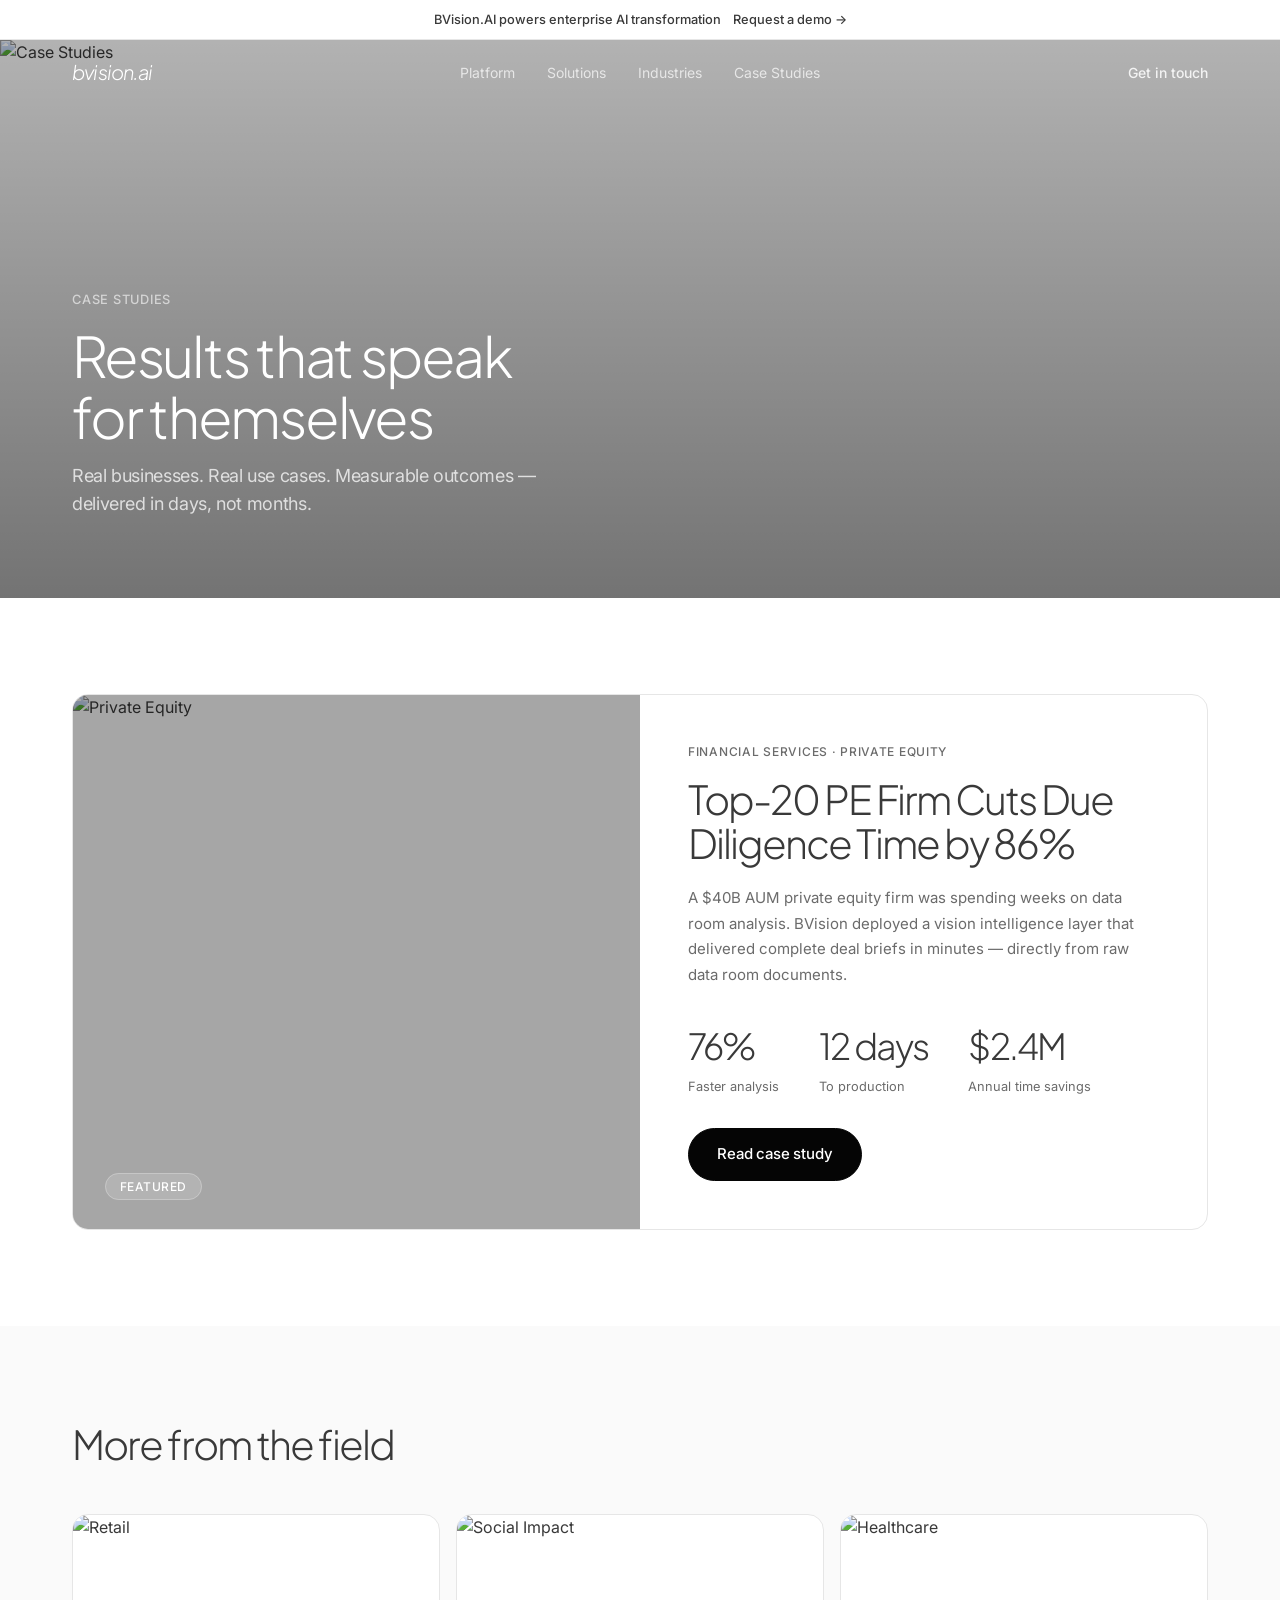
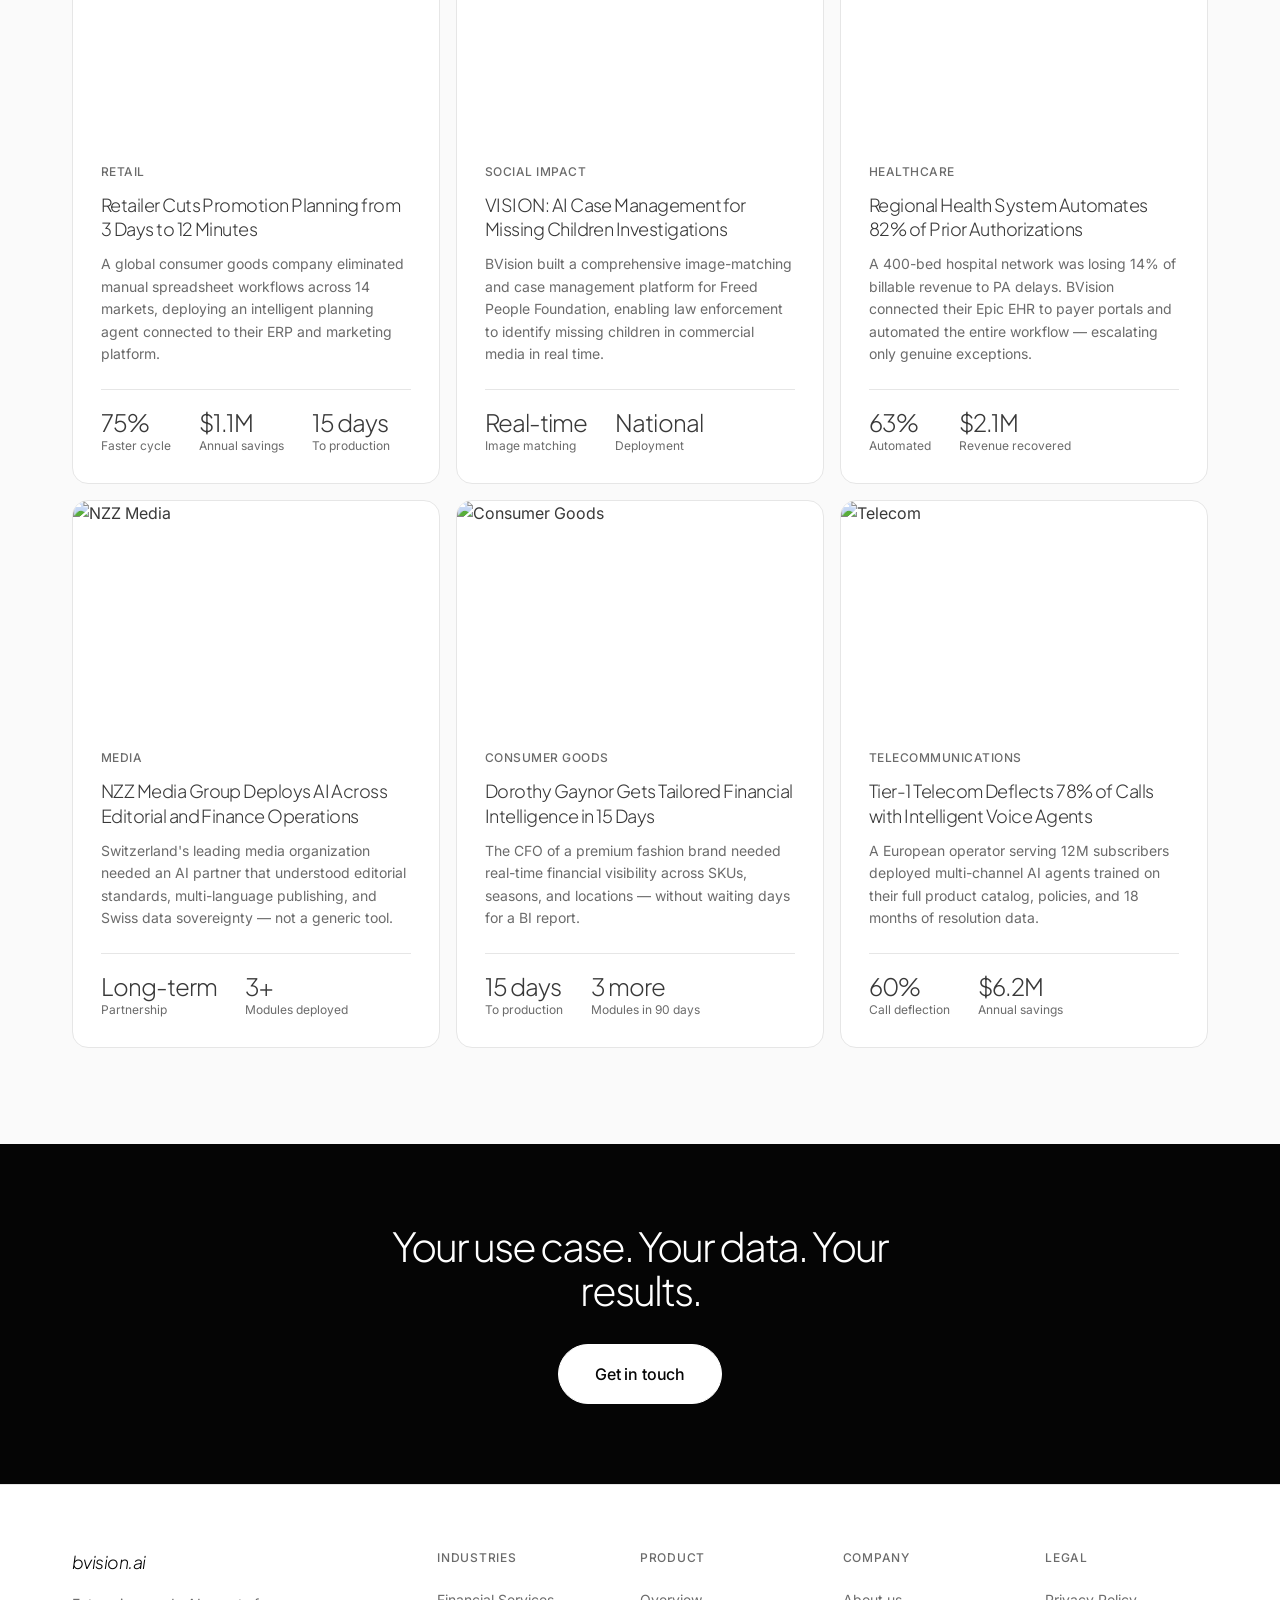
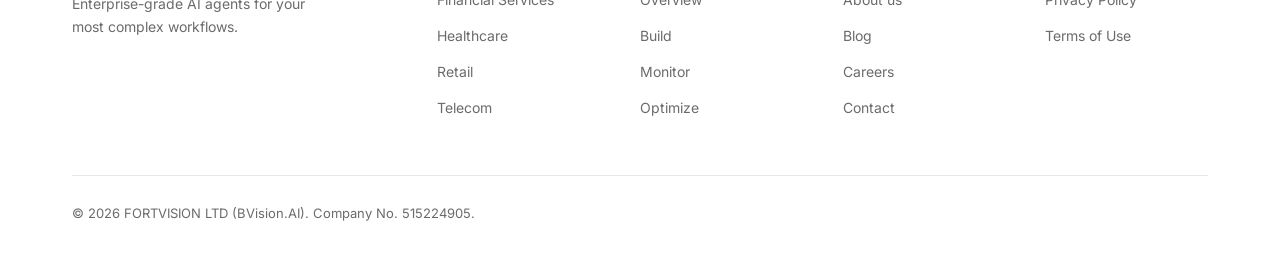
==== commit f186244c: "Add Privacy Policy and Terms of Use; update legal hub and all footers Made-with: Cursor" ====
--- a/case-studies.html
+++ b/case-studies.html
@@ -378,9 +378,9 @@
       <div><p class="footer-col-title">Industries</p><ul class="footer-links"><li><a href="industries.html#financial">Financial Services</a></li><li><a href="industries.html#healthcare">Healthcare</a></li><li><a href="industries.html#retail">Retail</a></li><li><a href="industries.html#telecom">Telecom</a></li></ul></div>
       <div><p class="footer-col-title">Product</p><ul class="footer-links"><li><a href="platform.html">Overview</a></li><li><a href="platform.html#build">Build</a></li><li><a href="platform.html#monitor">Monitor</a></li><li><a href="platform.html#optimize">Optimize</a></li></ul></div>
       <div><p class="footer-col-title">Company</p><ul class="footer-links"><li><a href="#">About us</a></li><li><a href="#">Blog</a></li><li><a href="#">Careers</a></li><li><a href="contact.html">Contact</a></li></ul></div>
-      <div><p class="footer-col-title">Legal</p><ul class="footer-links"><li><a href="#">Legal Policies</a></li><li><a href="#">Privacy Policy</a></li></ul></div>
-    </div>
-    <div class="footer-bottom"><span class="footer-copy">&copy; 2026 BVision.AI, Inc.</span></div>
+      <div><p class="footer-col-title">Legal</p><ul class="footer-links"><li><a href="privacy.html">Privacy Policy</a></li><li><a href="terms.html">Terms of Use</a></li></ul></div>
+    </div>
+    <div class="footer-bottom"><span class="footer-copy">&copy; 2026 FORTVISION LTD (BVision.AI). Company No. 515224905.</span></div>
   </div>
 </footer>
 
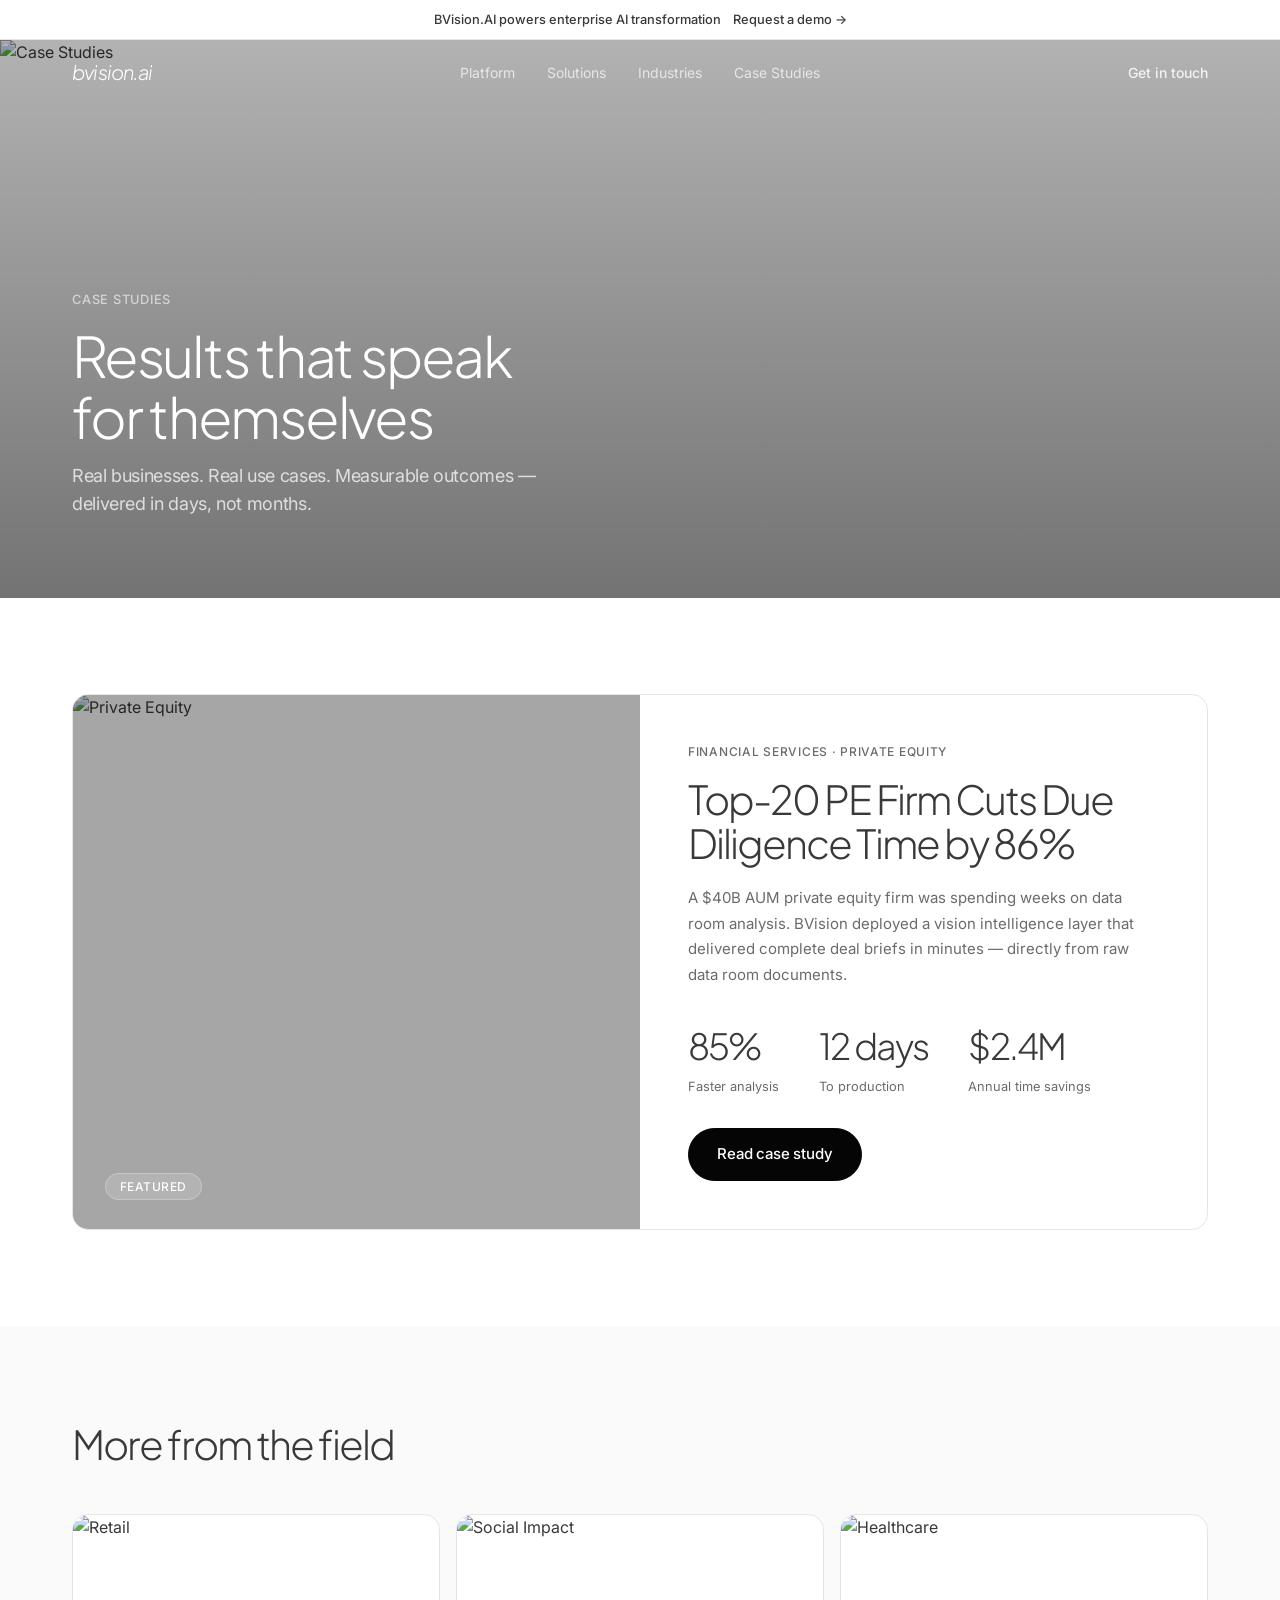
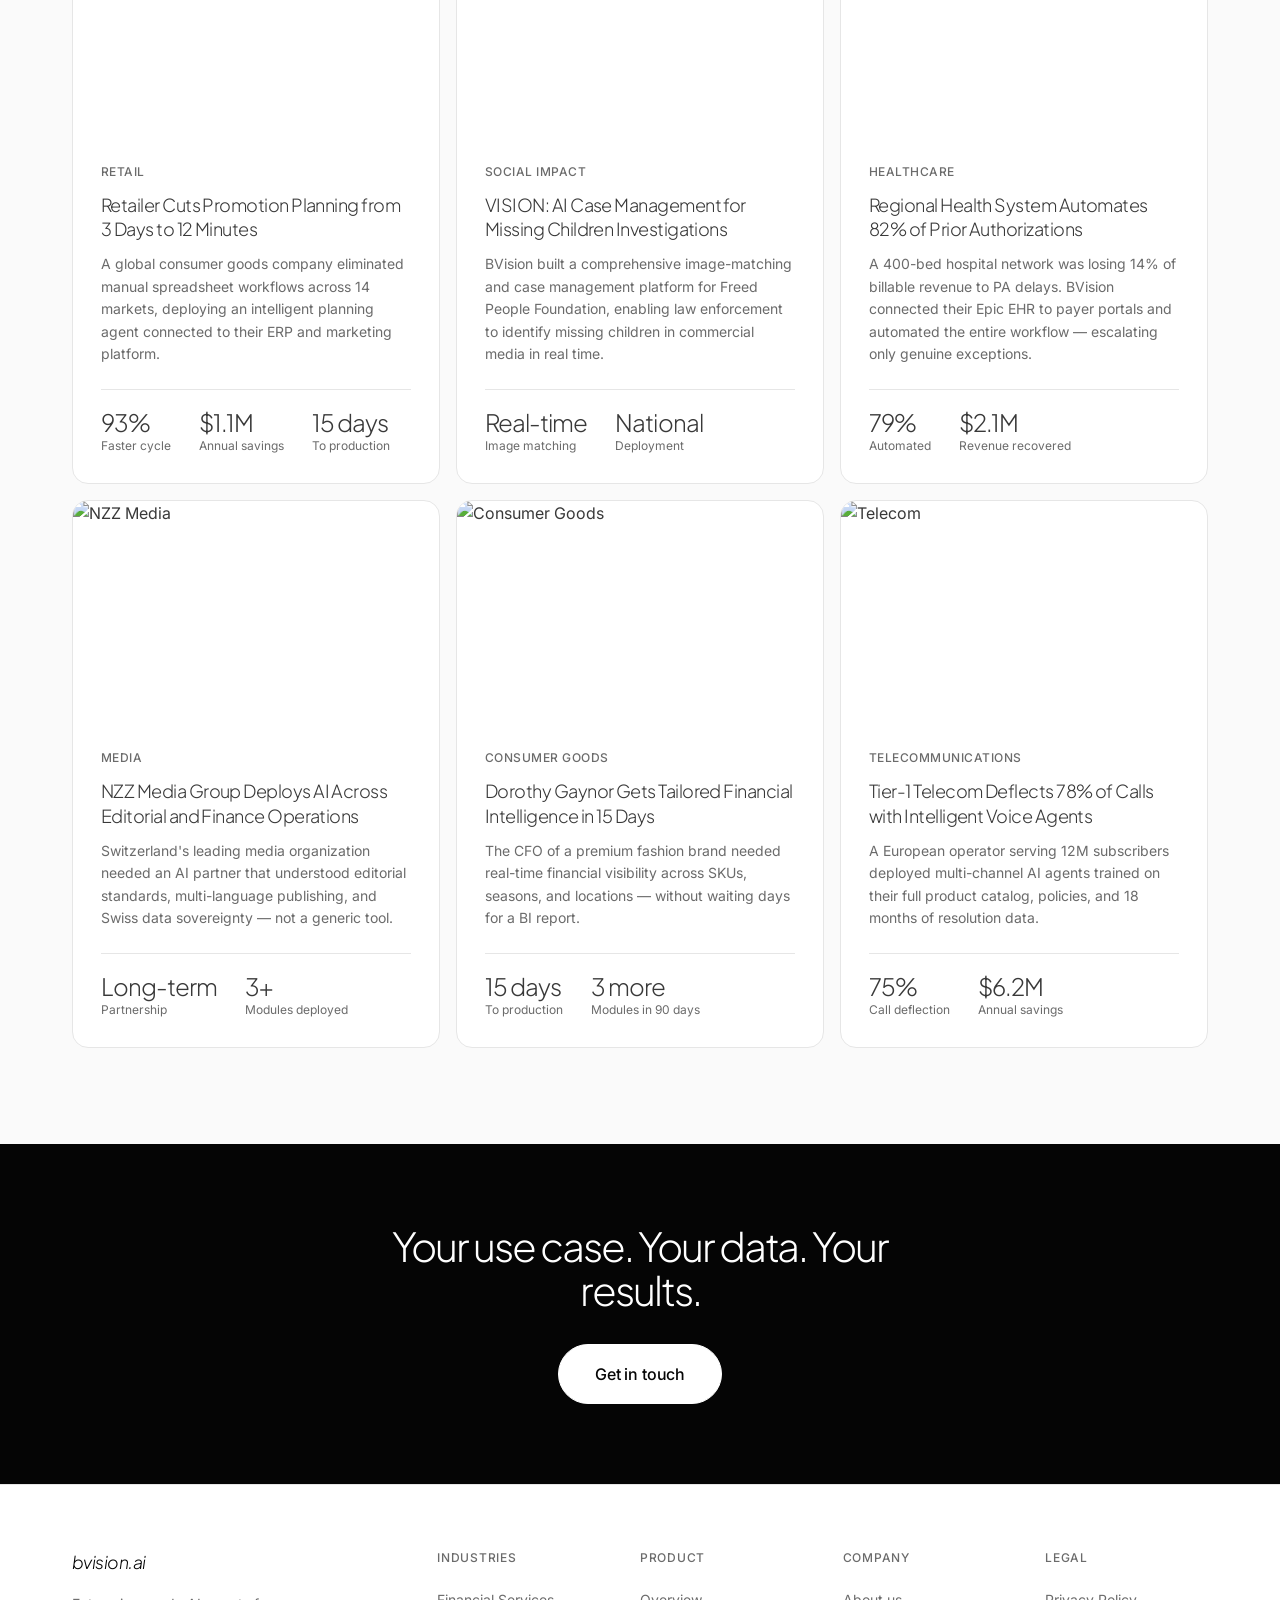
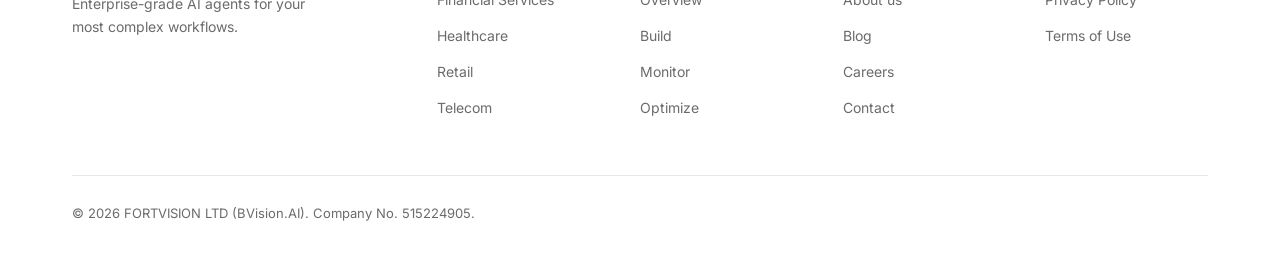
==== commit b23580b8: "Add Google Tag Manager to all pages Already live on bvision.ai; this records it in the repository, w" ====
--- a/case-studies.html
+++ b/case-studies.html
@@ -1,6 +1,13 @@
 <!DOCTYPE html>
 <html lang="en">
 <head>
+<!-- Google Tag Manager -->
+<script>(function(w,d,s,l,i){w[l]=w[l]||[];w[l].push({'gtm.start':
+new Date().getTime(),event:'gtm.js'});var f=d.getElementsByTagName(s)[0],
+j=d.createElement(s),dl=l!='dataLayer'?'&l='+l:'';j.async=true;j.src=
+'https://www.googletagmanager.com/gtm.js?id='+i+dl;f.parentNode.insertBefore(j,f);
+})(window,document,'script','dataLayer','GTM-P8DX54GB');</script>
+<!-- End Google Tag Manager -->
   <meta charset="UTF-8" />
   <meta name="viewport" content="width=device-width, initial-scale=1.0" />
   <title>Case Studies — BVision.AI</title>
@@ -9,6 +16,10 @@
   <link rel="icon" href="data:image/svg+xml,<svg xmlns='http://www.w3.org/2000/svg' viewBox='0 0 32 32'><rect width='32' height='32' rx='4' fill='%23050505'/><circle cx='16' cy='16' r='6' fill='none' stroke='white' stroke-width='2'/><circle cx='16' cy='16' r='2.5' fill='white'/></svg>" />
 </head>
 <body>
+<!-- Google Tag Manager (noscript) -->
+<noscript><iframe src="https://www.googletagmanager.com/ns.html?id=GTM-P8DX54GB"
+height="0" width="0" style="display:none;visibility:hidden"></iframe></noscript>
+<!-- End Google Tag Manager (noscript) -->
 
 <div class="announce-bar">
   <strong>BVision.AI powers enterprise AI transformation</strong>
